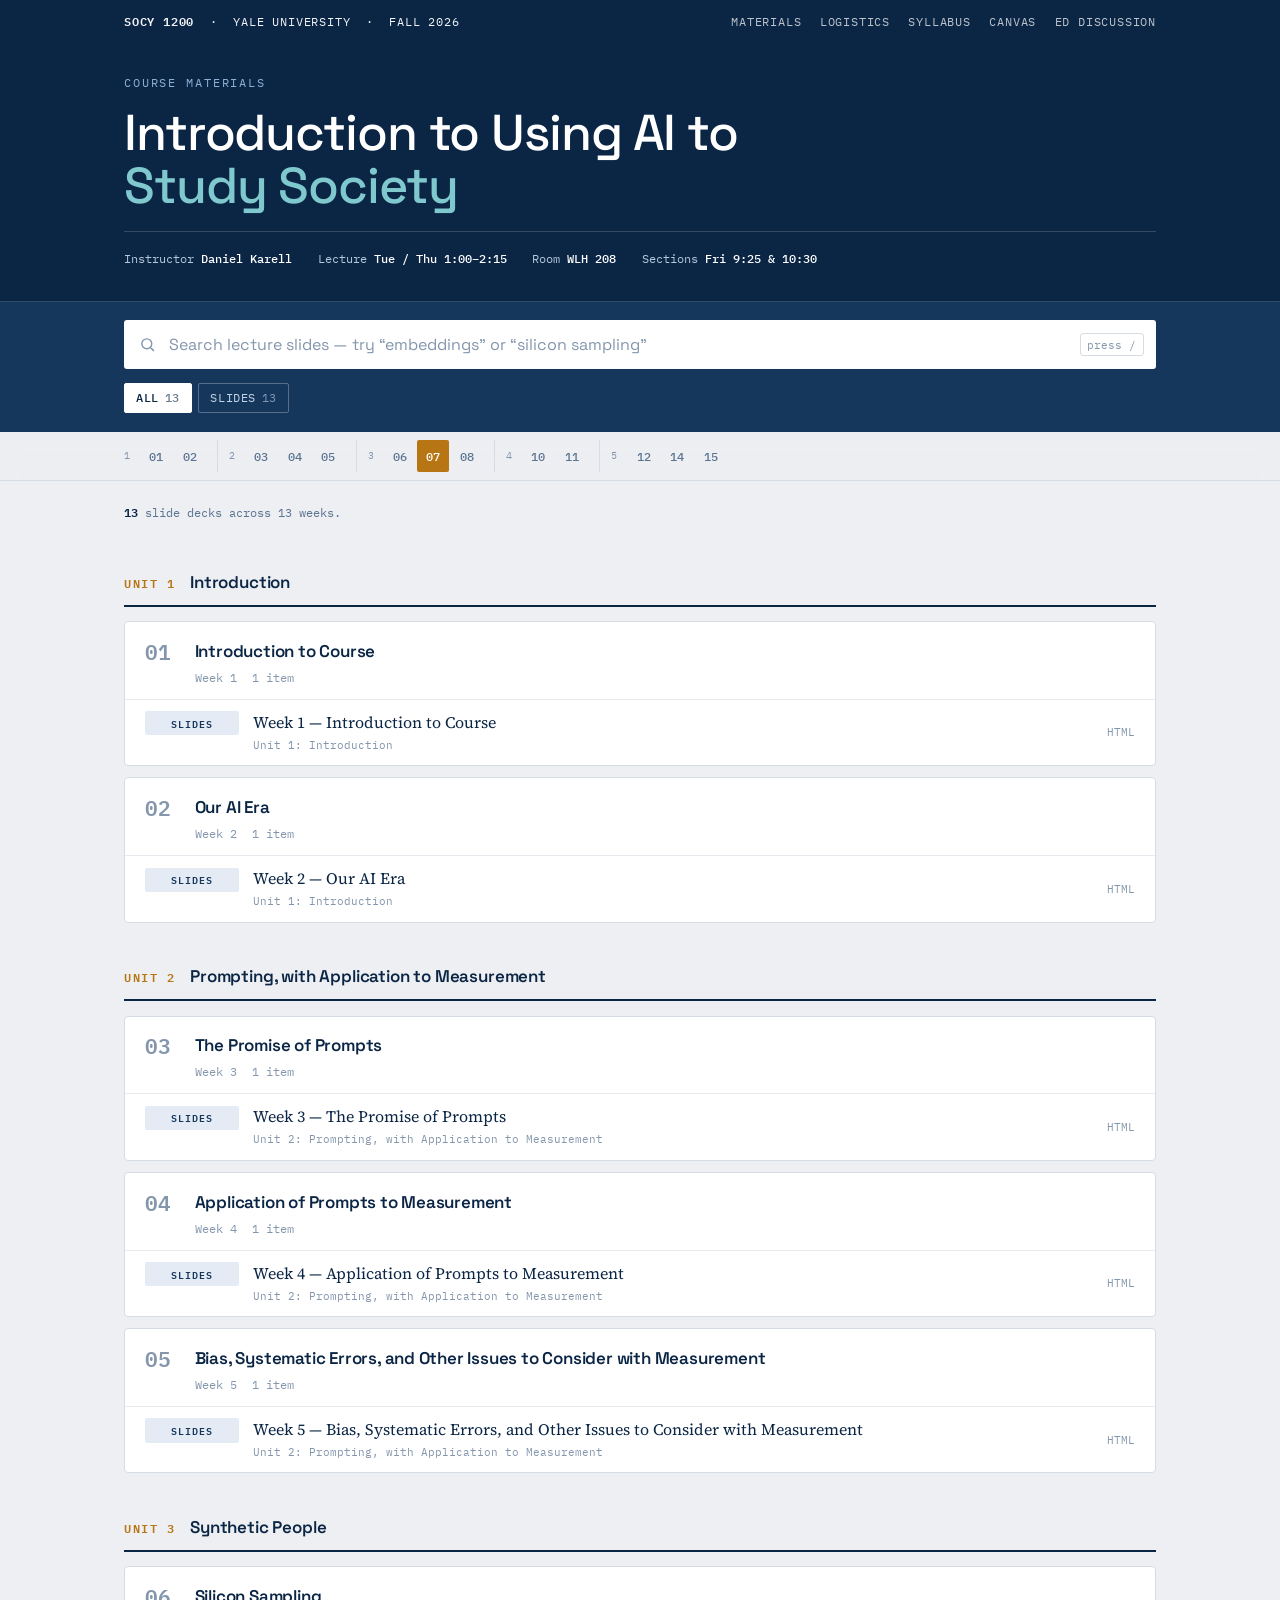
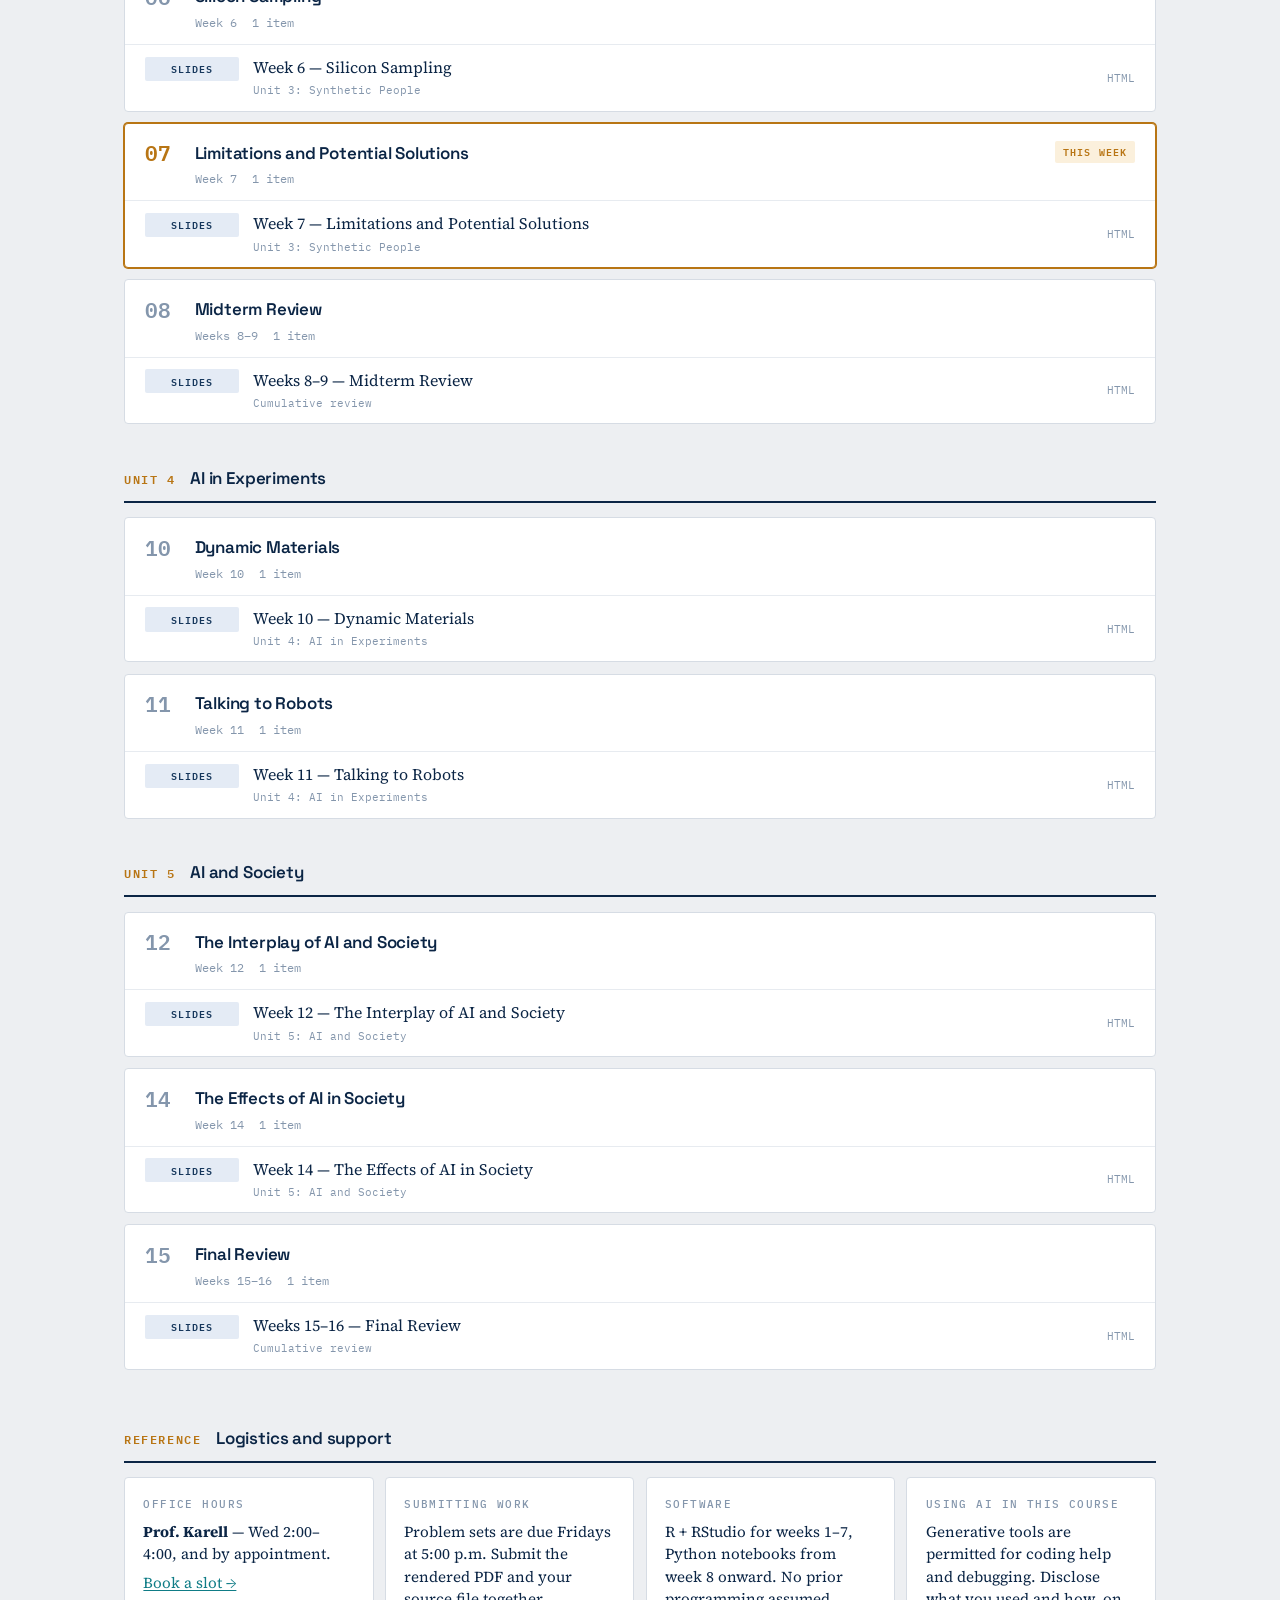
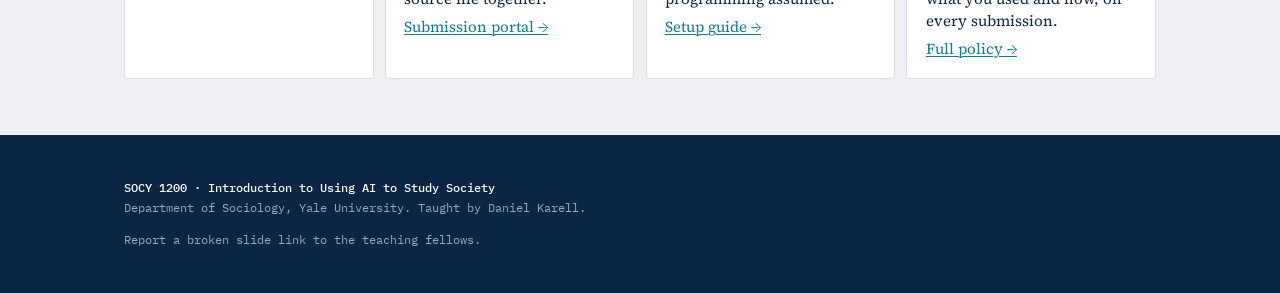
==== index.html @ bda25008 "Initial commit" ====
<!DOCTYPE html>
<html lang="en">
<head>
<meta charset="utf-8">
<meta name="viewport" content="width=device-width, initial-scale=1">
<title>SOCY 1200 · Materials · Introduction to Using AI to Study Society</title>
<meta name="description" content="Lecture slides for SOCY 1200: Introduction to Using AI to Study Society. Yale University, taught by Daniel Karell.">
<link rel="icon" href="data:image/svg+xml,%3Csvg xmlns='http://www.w3.org/2000/svg' viewBox='0 0 32 32'%3E%3Crect width='32' height='32' rx='4' fill='%230B2545'/%3E%3Ctext x='16' y='23' font-family='monospace' font-size='16' font-weight='700' fill='%23ffffff' text-anchor='middle'%3E12%3C/text%3E%3C/svg%3E">
<link rel="preconnect" href="https://fonts.googleapis.com">
<link rel="preconnect" href="https://fonts.gstatic.com" crossorigin>
<link href="https://fonts.googleapis.com/css2?family=Space+Grotesk:wght@400;500;600;700&family=IBM+Plex+Mono:wght@400;500;600&family=Source+Serif+4:ital,opsz,wght@0,8..60,400;0,8..60,600;1,8..60,400&display=swap" rel="stylesheet">
<style>
/* ============================================================
   SOCY 1200 — course materials index
   Design tokens
   ============================================================ */
:root{
  --ink:      #0B2545;
  --ink-2:    #16375C;
  --slate:    #5A7391;
  --slate-lt: #8496AC;
  --paper:    #EDEFF2;
  --card:     #FFFFFF;
  --line:     #D6DCE4;
  --line-soft:#E7EBF0;
  --amber:    #B87514;
  --amber-bg: #FBF0DC;
  --teal:     #0F7C86;
  --teal-bg:  #E0F0F1;

  --f-display: "Space Grotesk", system-ui, sans-serif;
  --f-body:    "Source Serif 4", Georgia, serif;
  --f-mono:    "IBM Plex Mono", ui-monospace, monospace;

  --gut: clamp(1.15rem, 4vw, 2.75rem);
  --maxw: 1120px;
}

*,*::before,*::after{ box-sizing:border-box; }
html{ -webkit-text-size-adjust:100%; scroll-behavior:smooth; }
@media (prefers-reduced-motion: reduce){
  html{ scroll-behavior:auto; }
  *{ animation-duration:.01ms !important; transition-duration:.01ms !important; }
}
body{
  margin:0;
  background:var(--paper);
  color:var(--ink);
  font-family:var(--f-display);
  font-size:16px;
  line-height:1.5;
  -webkit-font-smoothing:antialiased;
}
a{ color:inherit; }
:focus-visible{
  outline:2.5px solid var(--amber);
  outline-offset:2px;
  border-radius:2px;
}
.wrap{ max-width:var(--maxw); margin:0 auto; padding-inline:var(--gut); }
.skip{
  position:absolute; left:-9999px; top:0; background:var(--ink); color:#fff;
  padding:.65rem 1rem; z-index:100; font-size:.85rem;
}
.skip:focus{ left:.5rem; top:.5rem; }

/* ---------- top identity bar ---------- */
.topbar{
  background:var(--ink);
  color:#fff;
  font-family:var(--f-mono);
  font-size:.72rem;
  letter-spacing:.07em;
  text-transform:uppercase;
}
.topbar .wrap{
  display:flex; flex-wrap:wrap; gap:.5rem 1.5rem;
  align-items:center; justify-content:space-between;
  min-height:44px; padding-block:.55rem;
}
.topbar-id{ color:#fff; opacity:.95; }
.topbar-id b{ font-weight:600; }
.topbar-nav{ display:flex; gap:1.15rem; flex-wrap:wrap; }
.topbar-nav a{
  text-decoration:none; opacity:.72; padding-block:.1rem;
  border-bottom:1px solid transparent; transition:opacity .15s, border-color .15s;
}
.topbar-nav a:hover{ opacity:1; border-bottom-color:rgba(255,255,255,.55); }

/* ---------- masthead ---------- */
.masthead{ background:var(--ink); color:#fff; padding-bottom:2.1rem; }
.masthead .wrap{ padding-top:1.9rem; }
.eyebrow{
  font-family:var(--f-mono); font-size:.73rem; letter-spacing:.16em;
  text-transform:uppercase; color:#8FB0D6; margin:0 0 .85rem;
}
.masthead h1{
  font-family:var(--f-display);
  font-weight:500;
  font-size:clamp(1.85rem, 5.2vw, 3.15rem);
  line-height:1.06;
  letter-spacing:-.022em;
  margin:0 0 1.15rem;
  max-width:20ch;
}
.masthead h1 em{
  font-style:normal;
  color:#7FC8CE;
}
.meta-row{
  display:flex; flex-wrap:wrap; gap:.4rem 1.6rem;
  font-family:var(--f-mono); font-size:.78rem; color:#B6C8DD;
  padding-top:1.05rem; border-top:1px solid rgba(255,255,255,.16);
}
.meta-row span b{ color:#fff; font-weight:500; }

/* ---------- finder (search + type filters) ---------- */
.finder{
  background:var(--ink-2);
  border-top:1px solid rgba(255,255,255,.1);
  padding-block:1.15rem 1.2rem;
}
.finder-inner{ display:flex; flex-direction:column; gap:.85rem; }
.search-shell{ position:relative; display:flex; align-items:center; }
.search-shell svg{
  position:absolute; left:.95rem; width:17px; height:17px;
  stroke:var(--slate-lt); fill:none; stroke-width:2; pointer-events:none;
}
#search{
  width:100%;
  font-family:var(--f-display); font-size:1rem; font-weight:400;
  color:var(--ink);
  background:#fff;
  border:1px solid transparent;
  border-radius:3px;
  padding:.82rem 4.5rem .82rem 2.75rem;
}
#search::placeholder{ color:var(--slate-lt); }
#search:focus{ outline:2.5px solid var(--amber); outline-offset:0; }
.kbd-hint{
  position:absolute; right:.75rem;
  font-family:var(--f-mono); font-size:.68rem; color:var(--slate-lt);
  border:1px solid var(--line); border-radius:3px; padding:.15rem .42rem;
  pointer-events:none;
}
.chips{ display:flex; flex-wrap:wrap; gap:.4rem; }
.chip{
  font-family:var(--f-mono); font-size:.72rem; letter-spacing:.05em;
  text-transform:uppercase;
  color:#C3D4E7; background:transparent;
  border:1px solid rgba(255,255,255,.28);
  border-radius:2px; padding:.4rem .7rem;
  cursor:pointer; transition:background .15s, color .15s, border-color .15s;
}
.chip:hover{ border-color:rgba(255,255,255,.6); color:#fff; }
.chip[aria-pressed="true"]{
  background:#fff; color:var(--ink); border-color:#fff; font-weight:500;
}
.chip .ct{ opacity:.6; margin-left:.35rem; }

/* ---------- sticky week rail ---------- */
.rail{
  position:sticky; top:0; z-index:20;
  background:rgba(237,239,242,.94);
  backdrop-filter:blur(8px);
  border-bottom:1px solid var(--line);
}
.rail-inner{
  display:flex; align-items:stretch; gap:0;
  overflow-x:auto; scrollbar-width:thin;
  padding-block:.5rem;
}
.rail-inner::-webkit-scrollbar{ height:4px; }
.rail-inner::-webkit-scrollbar-thumb{ background:var(--line); border-radius:4px; }
.rail-unit{
  display:flex; align-items:center; gap:.1rem;
  padding-right:.7rem; margin-right:.7rem;
  border-right:1px solid var(--line);
  flex:0 0 auto;
}
.rail-unit:last-child{ border-right:0; margin-right:0; }
.rail-label{
  font-family:var(--f-mono); font-size:.63rem; letter-spacing:.13em;
  text-transform:uppercase; color:var(--slate-lt);
  writing-mode:horizontal-tb; padding-right:.45rem; white-space:nowrap;
}
.rail-chip{
  font-family:var(--f-mono); font-size:.78rem; font-weight:500;
  color:var(--slate); text-decoration:none;
  min-width:2rem; height:2rem;
  display:grid; place-items:center;
  border-radius:2px;
  transition:background .14s, color .14s;
}
.rail-chip:hover{ background:var(--ink); color:#fff; }
.rail-chip.is-now{ background:var(--amber); color:#fff; }
.rail-chip.is-empty{ opacity:.3; }

/* ---------- results status ---------- */
.status{
  font-family:var(--f-mono); font-size:.75rem; color:var(--slate);
  padding-block:1.4rem .35rem;
  display:flex; flex-wrap:wrap; align-items:center; gap:.9rem;
}
.status b{ color:var(--ink); font-weight:600; }
.reset{
  font-family:var(--f-mono); font-size:.72rem; text-transform:uppercase;
  letter-spacing:.06em; color:var(--teal); background:none; border:0;
  padding:.15rem 0; cursor:pointer; border-bottom:1px solid var(--teal);
}
.reset[hidden]{ display:none; }

/* ---------- unit heading ---------- */
.unit-head{
  display:flex; align-items:baseline; gap:.9rem;
  margin:2.6rem 0 .9rem;
  padding-bottom:.6rem;
  border-bottom:2px solid var(--ink);
}
.unit-head .u-tag{
  font-family:var(--f-mono); font-size:.72rem; letter-spacing:.14em;
  text-transform:uppercase; color:var(--amber); font-weight:600;
}
.unit-head h2{
  font-family:var(--f-display); font-weight:600; font-size:1.06rem;
  letter-spacing:-.01em; margin:0; color:var(--ink);
}
.unit-head .u-note{
  font-family:var(--f-mono); font-size:.7rem; color:var(--slate-lt);
  margin-left:auto; white-space:nowrap;
}

/* ---------- week block ---------- */
.week{
  background:var(--card);
  border:1px solid var(--line);
  border-radius:4px;
  margin-bottom:.7rem;
  scroll-margin-top:4.5rem;
  overflow:hidden;
}
.week.is-now{ border-color:var(--amber); box-shadow:0 0 0 1px var(--amber); }
.week-head{
  display:flex; align-items:flex-start; gap:1rem;
  padding:1.05rem 1.25rem .8rem;
  border-bottom:1px solid var(--line-soft);
}
.wk-num{
  font-family:var(--f-mono); font-size:1.32rem; font-weight:600;
  color:var(--slate-lt); line-height:1; padding-top:.12rem;
  min-width:2.1rem; font-variant-numeric:tabular-nums;
}
.week.is-now .wk-num{ color:var(--amber); }
.wk-copy{ flex:1 1 auto; min-width:0; }
.wk-copy h3{
  font-family:var(--f-display); font-weight:600; font-size:1.06rem;
  letter-spacing:-.012em; margin:0 0 .28rem; color:var(--ink);
}
.wk-dates{
  font-family:var(--f-mono); font-size:.72rem; color:var(--slate-lt);
  display:flex; flex-wrap:wrap; gap:.35rem .95rem;
}
.now-flag{
  font-family:var(--f-mono); font-size:.63rem; letter-spacing:.11em;
  text-transform:uppercase; font-weight:600;
  background:var(--amber-bg); color:var(--amber);
  padding:.24rem .5rem; border-radius:2px; white-space:nowrap;
}

/* ---------- material rows ---------- */
.mats{ list-style:none; margin:0; padding:0; }
.mat{ border-bottom:1px solid var(--line-soft); }
.mat:last-child{ border-bottom:0; }
.mat a{
  display:flex; align-items:baseline; gap:.85rem;
  padding:.72rem 1.25rem;
  text-decoration:none;
  transition:background .13s;
}
.mat a:hover{ background:#F4F7FA; }
.mat a:hover .mat-label{ color:var(--teal); }
.type{
  font-family:var(--f-mono); font-size:.63rem; font-weight:600;
  letter-spacing:.1em; text-transform:uppercase;
  padding:.28rem .5rem; border-radius:2px; white-space:nowrap;
  min-width:5.9rem; text-align:center; flex:0 0 auto;
}
.type-slides{ background:#E4EBF5; color:var(--ink-2); }
.type-reading{ background:#F1EEE8; color:#6B5B3E; }
.type-assignment{ background:var(--amber-bg); color:var(--amber); }
.type-data{ background:var(--teal-bg); color:var(--teal); }
.type-code{ background:#EAE6F3; color:#584A7A; }
.mat-body{ flex:1 1 auto; min-width:0; }
.mat-label{
  font-family:var(--f-body); font-size:1rem; line-height:1.35;
  color:var(--ink); display:block; transition:color .13s;
}
.mat-label i{ font-style:italic; }
.mat-sub{
  font-family:var(--f-mono); font-size:.7rem; color:var(--slate-lt);
  display:block; margin-top:.22rem;
}
.mat-ext{
  font-family:var(--f-mono); font-size:.68rem; color:var(--slate-lt);
  flex:0 0 auto; align-self:center;
}

mark{ background:#FDECC4; color:inherit; padding:0 .08em; border-radius:1px; }

/* ---------- empty state ---------- */
.empty{
  background:var(--card); border:1px dashed var(--line);
  border-radius:4px; padding:2.6rem 1.5rem; text-align:center;
  margin-top:1.5rem;
}
.empty p{ font-family:var(--f-body); font-size:1.02rem; color:var(--slate); margin:0 0 1rem; }
.empty button{
  font-family:var(--f-mono); font-size:.75rem; text-transform:uppercase;
  letter-spacing:.07em; background:var(--ink); color:#fff; border:0;
  padding:.6rem 1.1rem; border-radius:2px; cursor:pointer;
}
.empty[hidden]{ display:none; }

/* ---------- logistics ---------- */
.logistics{ margin-top:3.5rem; }
.log-grid{
  display:grid; gap:.7rem;
  grid-template-columns:repeat(auto-fit, minmax(230px, 1fr));
}
.log-card{
  background:var(--card); border:1px solid var(--line);
  border-radius:4px; padding:1.1rem 1.15rem;
}
.log-card h4{
  font-family:var(--f-mono); font-size:.68rem; letter-spacing:.13em;
  text-transform:uppercase; color:var(--slate-lt);
  margin:0 0 .6rem; font-weight:500;
}
.log-card p{ font-family:var(--f-body); font-size:.95rem; margin:0 0 .4rem; line-height:1.45; }
.log-card p:last-child{ margin-bottom:0; }
.log-card a{ color:var(--teal); text-decoration-thickness:1px; text-underline-offset:2px; }

/* ---------- footer ---------- */
footer{
  margin-top:3.5rem; background:var(--ink); color:#93AAC6;
  font-family:var(--f-mono); font-size:.73rem; line-height:1.7;
}
footer .wrap{ padding-block:2rem; }
footer b{ color:#fff; font-weight:500; }
footer a{ color:#93AAC6; }

@media (max-width:620px){
  .mat a{ flex-wrap:wrap; gap:.45rem .7rem; }
  .type{ min-width:0; }
  .mat-ext{ width:100%; }
  .kbd-hint{ display:none; }
  #search{ padding-right:1rem; }
  .unit-head{ flex-wrap:wrap; }
  .unit-head .u-note{ margin-left:0; width:100%; }
}
</style>
</head>
<body>
<a class="skip" href="#materials">Skip to materials</a>

<div class="topbar">
  <div class="wrap">
    <div class="topbar-id"><b>SOCY 1200</b> &nbsp;·&nbsp; Yale University &nbsp;·&nbsp; Fall 2026</div>
    <nav class="topbar-nav" aria-label="Course links">
      <a href="#materials">Materials</a>
      <a href="#logistics">Logistics</a>
      <a href="#" data-placeholder>Syllabus</a>
      <a href="#" data-placeholder>Canvas</a>
      <a href="#" data-placeholder>Ed Discussion</a>
    </nav>
  </div>
</div>

<header class="masthead">
  <div class="wrap">
    <p class="eyebrow">Course materials</p>
    <h1>Introduction to Using AI to <em>Study Society</em></h1>
    <div class="meta-row">
      <span>Instructor <b>Daniel Karell</b></span>
      <span>Lecture <b>Tue / Thu 1:00–2:15</b></span>
      <span>Room <b>WLH 208</b></span>
      <span>Sections <b>Fri 9:25 &amp; 10:30</b></span>
    </div>
  </div>
</header>

<div class="finder">
  <div class="wrap finder-inner">
    <div class="search-shell">
      <svg viewBox="0 0 24 24" aria-hidden="true"><circle cx="11" cy="11" r="7"/><path d="M16.5 16.5L21 21"/></svg>
      <label for="search" class="skip">Search course materials</label>
      <input id="search" type="search" autocomplete="off" spellcheck="false"
             placeholder="Search lecture slides — try “embeddings” or “silicon sampling”">
      <span class="kbd-hint">press /</span>
    </div>
    <div class="chips" id="chips" role="group" aria-label="Filter by material type"></div>
  </div>
</div>

<nav class="rail" aria-label="Jump to week">
  <div class="wrap"><div class="rail-inner" id="rail"></div></div>
</nav>

<main id="materials" class="wrap">
  <div class="status">
    <span id="status-text">Showing all materials.</span>
    <button class="reset" id="reset" hidden>Clear filters</button>
  </div>

  <div id="list"></div>

  <div class="empty" id="empty" hidden>
    <p>Nothing matches that search yet. Try a broader term, or browse the full semester.</p>
    <button id="empty-reset">Show all materials</button>
  </div>

  <section class="logistics" id="logistics">
    <div class="unit-head">
      <span class="u-tag">Reference</span>
      <h2>Logistics and support</h2>
    </div>
    <div class="log-grid">
      <div class="log-card">
        <h4>Office hours</h4>
        <p><b>Prof. Karell</b> — Wed 2:00–4:00, and by appointment.</p>
        <p><a href="#" data-placeholder>Book a slot →</a></p>
      </div>
      <div class="log-card">
        <h4>Submitting work</h4>
        <p>Problem sets are due Fridays at 5:00 p.m. Submit the rendered PDF and your source file together.</p>
        <p><a href="#" data-placeholder>Submission portal →</a></p>
      </div>
      <div class="log-card">
        <h4>Software</h4>
        <p>R + RStudio for weeks 1–7, Python notebooks from week 8 onward. No prior programming assumed.</p>
        <p><a href="#" data-placeholder>Setup guide →</a></p>
      </div>
      <div class="log-card">
        <h4>Using AI in this course</h4>
        <p>Generative tools are permitted for coding help and debugging. Disclose what you used and how, on every submission.</p>
        <p><a href="#" data-placeholder>Full policy →</a></p>
      </div>
    </div>
  </section>
</main>

<footer>
  <div class="wrap">
    <p><b>SOCY 1200 · Introduction to Using AI to Study Society</b><br>
    Department of Sociology, Yale University. Taught by Daniel Karell.</p>
    <p>Report a broken slide link to the teaching fellows.</p>
  </div>
</footer>

<script>
/* ============================================================
   EDIT HERE. Everything on the page renders from these two values.
   CURRENT_WEEK highlights the week students are in right now.
   Set it to 0 before the term starts.
   ============================================================ */
const CURRENT_WEEK = 7;

const UNITS = [
  {
    id: "1", name: "Introduction", note: "",
    weeks: [
      { n:1, dates:"Week 1", title:"Introduction to Course", materials:[
        {type:"slides", label:"Week 1 — Introduction to Course", sub:"Unit 1: Introduction", ext:"HTML", url:"slides/week1_v3.html"},
      ]},
      { n:2, dates:"Week 2", title:"Our AI Era", materials:[
        {type:"slides", label:"Week 2 — Our AI Era", sub:"Unit 1: Introduction", ext:"HTML", url:"slides/week2_v3.html"},
      ]},
    ]
  },
  {
    id: "2", name: "Prompting, with Application to Measurement", note: "",
    weeks: [
      { n:3, dates:"Week 3", title:"The Promise of Prompts", materials:[
        {type:"slides", label:"Week 3 — The Promise of Prompts", sub:"Unit 2: Prompting, with Application to Measurement", ext:"HTML", url:"slides/week3_v3.html"},
      ]},
      { n:4, dates:"Week 4", title:"Application of Prompts to Measurement", materials:[
        {type:"slides", label:"Week 4 — Application of Prompts to Measurement", sub:"Unit 2: Prompting, with Application to Measurement", ext:"HTML", url:"slides/week4_v3.html"},
      ]},
      { n:5, dates:"Week 5", title:"Bias, Systematic Errors, and Other Issues to Consider with Measurement", materials:[
        {type:"slides", label:"Week 5 — Bias, Systematic Errors, and Other Issues to Consider with Measurement", sub:"Unit 2: Prompting, with Application to Measurement", ext:"HTML", url:"slides/week5_v3.html"},
      ]},
    ]
  },
  {
    id: "3", name: "Synthetic People", note: "",
    weeks: [
      { n:6, dates:"Week 6", title:"Silicon Sampling", materials:[
        {type:"slides", label:"Week 6 — Silicon Sampling", sub:"Unit 3: Synthetic People", ext:"HTML", url:"slides/week6_v3.html"},
      ]},
      { n:7, dates:"Week 7", title:"Limitations and Potential Solutions", materials:[
        {type:"slides", label:"Week 7 — Limitations and Potential Solutions", sub:"Unit 3: Synthetic People", ext:"HTML", url:"slides/week7_v3.html"},
      ]},
      { n:8, dates:"Weeks 8–9", title:"Midterm Review", materials:[
        {type:"slides", label:"Weeks 8–9 — Midterm Review", sub:"Cumulative review", ext:"HTML", url:"slides/week8+9_v3.html"},
      ]},
    ]
  },
  {
    id: "4", name: "AI in Experiments", note: "",
    weeks: [
      { n:10, dates:"Week 10", title:"Dynamic Materials", materials:[
        {type:"slides", label:"Week 10 — Dynamic Materials", sub:"Unit 4: AI in Experiments", ext:"HTML", url:"slides/week10_v3.html"},
      ]},
      { n:11, dates:"Week 11", title:"Talking to Robots", materials:[
        {type:"slides", label:"Week 11 — Talking to Robots", sub:"Unit 4: AI in Experiments", ext:"HTML", url:"slides/week11_v3.html"},
      ]},
    ]
  },
  {
    id: "5", name: "AI and Society", note: "",
    weeks: [
      { n:12, dates:"Week 12", title:"The Interplay of AI and Society", materials:[
        {type:"slides", label:"Week 12 — The Interplay of AI and Society", sub:"Unit 5: AI and Society", ext:"HTML", url:"slides/week12_v3.html"},
      ]},
      { n:14, dates:"Week 14", title:"The Effects of AI in Society", materials:[
        {type:"slides", label:"Week 14 — The Effects of AI in Society", sub:"Unit 5: AI and Society", ext:"HTML", url:"slides/week14_v3.html"},
      ]},
      { n:15, dates:"Weeks 15–16", title:"Final Review", materials:[
        {type:"slides", label:"Weeks 15–16 — Final Review", sub:"Cumulative review", ext:"HTML", url:"slides/week15+16_v3.html"},
      ]},
    ]
  },
];


/* ============================================================
   Rendering + filtering
   ============================================================ */
const TYPES = [
  {key:"all",    label:"All"},
  {key:"slides", label:"Slides"},
];

const $ = (s) => document.querySelector(s);
const list = $("#list"), railEl = $("#rail"), chipsEl = $("#chips");
const searchEl = $("#search"), statusEl = $("#status-text");
const emptyEl = $("#empty"), resetEl = $("#reset");

const ALL_WEEKS = UNITS.flatMap(u => u.weeks.map(w => ({...w, unit:u})));
const TOTAL = ALL_WEEKS.reduce((n,w) => n + w.materials.length, 0);

let activeType = "all";

const esc = (s) => s.replace(/[&<>"]/g, c => ({"&":"&amp;","<":"&lt;",">":"&gt;",'"':"&quot;"}[c]));

function highlight(text, q){
  const safe = esc(text);
  if(!q) return safe;
  const rx = new RegExp("(" + q.replace(/[.*+?^${}()|[\]\\]/g,"\\$&") + ")", "gi");
  return safe.replace(rx, "<mark>$1</mark>");
}

/* --- type filter chips --- */
function buildChips(){
  chipsEl.innerHTML = TYPES.map(t => {
    const n = TOTAL;
    return `<button class="chip" type="button" data-type="${t.key}"
             aria-pressed="${t.key === activeType}">${t.label}<span class="ct">${n}</span></button>`;
  }).join("");
}

/* --- semester rail --- */
function buildRail(){
  railEl.innerHTML = UNITS.map(u => `
    <div class="rail-unit">
      <span class="rail-label">${u.id}</span>
      ${u.weeks.map(w => `<a class="rail-chip ${w.n === CURRENT_WEEK ? "is-now" : ""}"
         href="#week-${w.n}" data-week="${w.n}"
         title="Week ${w.n} — ${esc(w.title)}">${String(w.n).padStart(2,"0")}</a>`).join("")}
    </div>`).join("");
}

/* --- main list --- */
function render(){
  const q = searchEl.value.trim().toLowerCase();
  let shown = 0;
  const visibleWeeks = new Set();
  let html = "";

  for(const unit of UNITS){
    let unitHtml = "";
    for(const w of unit.weeks){
      const mats = w.materials.filter(m => {
        if(!q) return true;
        return (m.label + " " + (m.sub || "") + " " + w.title + " " + unit.name).toLowerCase().includes(q);
      });
      if(!mats.length) continue;
      shown += mats.length;
      visibleWeeks.add(w.n);
      const now = w.n === CURRENT_WEEK;
      unitHtml += `
        <article class="week ${now ? "is-now" : ""}" id="week-${w.n}">
          <div class="week-head">
            <div class="wk-num">${String(w.n).padStart(2,"0")}</div>
            <div class="wk-copy">
              <h3>${highlight(w.title, q)}</h3>
              <div class="wk-dates"><span>${esc(w.dates)}</span><span>${mats.length} item${mats.length===1?"":"s"}</span></div>
            </div>
            ${now ? '<span class="now-flag">This week</span>' : ""}
          </div>
          <ul class="mats">
            ${mats.map(m => `
              <li class="mat">
                <a href="${m.url}"${m.url === "#" ? "" : ' target="_blank" rel="noopener"'}>
                  <span class="type type-${m.type}">${esc(m.type)}</span>
                  <span class="mat-body">
                    <span class="mat-label">${highlight(m.label, q)}</span>
                    ${m.sub ? `<span class="mat-sub">${highlight(m.sub, q)}</span>` : ""}
                  </span>
                  <span class="mat-ext">${esc(m.ext || "")}</span>
                </a>
              </li>`).join("")}
          </ul>
        </article>`;
    }
    if(unitHtml){
      html += `
        <div class="unit-head">
          <span class="u-tag">Unit ${unit.id}</span>
          <h2>${highlight(unit.name, q)}</h2>
          <span class="u-note">${esc(unit.note)}</span>
        </div>${unitHtml}`;
    }
  }

  list.innerHTML = html;
  emptyEl.hidden = shown > 0;

  const filtering = q || activeType !== "all";
  resetEl.hidden = !filtering;
  statusEl.innerHTML = filtering
    ? `Showing <b>${shown}</b> of ${TOTAL} materials.`
    : `<b>${TOTAL}</b> slide decks across ${ALL_WEEKS.length} weeks.`;

  document.querySelectorAll(".rail-chip").forEach(c => {
    c.classList.toggle("is-empty", !visibleWeeks.has(Number(c.dataset.week)));
  });
}

function resetAll(){
  searchEl.value = "";
  activeType = "all";
  buildChips();
  render();
  searchEl.focus();
}

chipsEl.addEventListener("click", e => {
  const btn = e.target.closest(".chip");
  if(!btn) return;
  activeType = btn.dataset.type;
  buildChips();
  render();
});

let t;
searchEl.addEventListener("input", () => { clearTimeout(t); t = setTimeout(render, 110); });
resetEl.addEventListener("click", resetAll);
$("#empty-reset").addEventListener("click", resetAll);

document.addEventListener("keydown", e => {
  if(e.key === "/" && document.activeElement !== searchEl){
    e.preventDefault(); searchEl.focus(); searchEl.select();
  }
  if(e.key === "Escape" && document.activeElement === searchEl) resetAll();
});

document.querySelectorAll("[data-placeholder]").forEach(a => {
  a.addEventListener("click", e => e.preventDefault());
});

buildChips();
buildRail();
render();
</script>
</body>
</html>
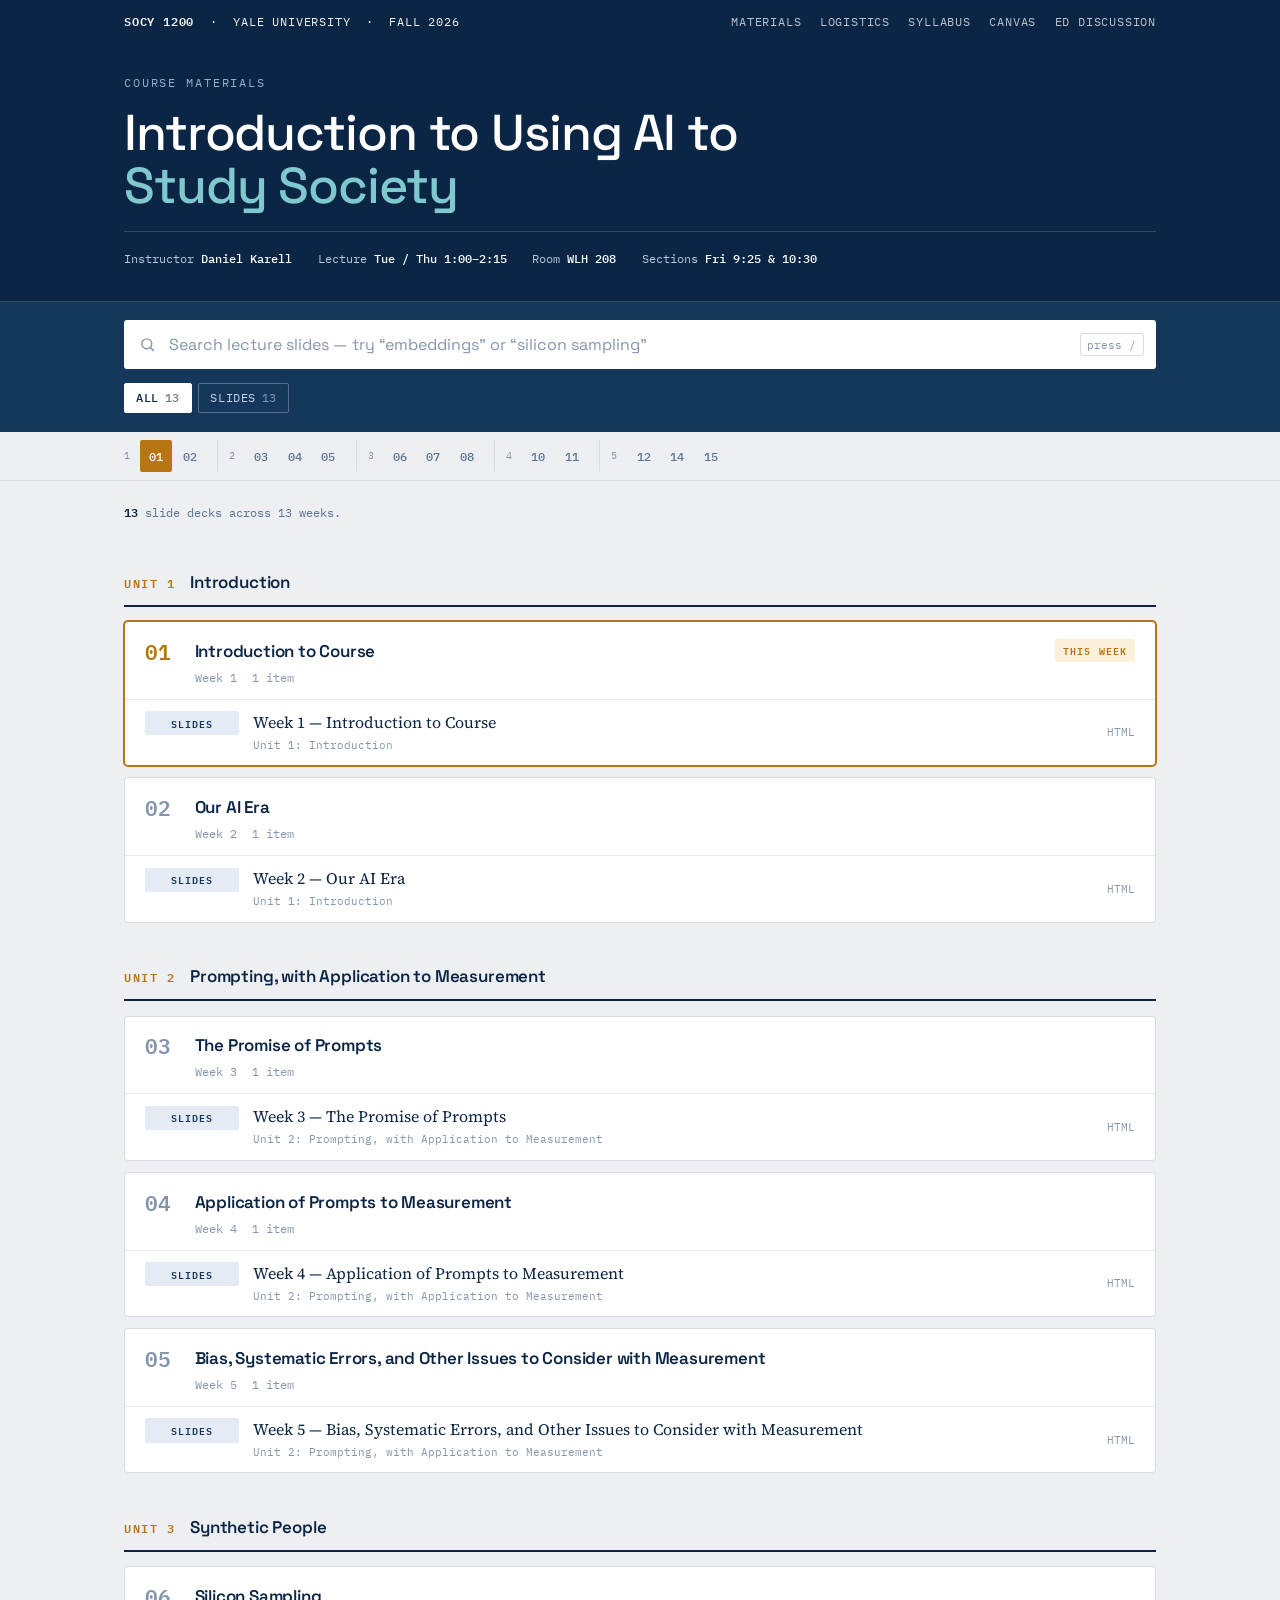
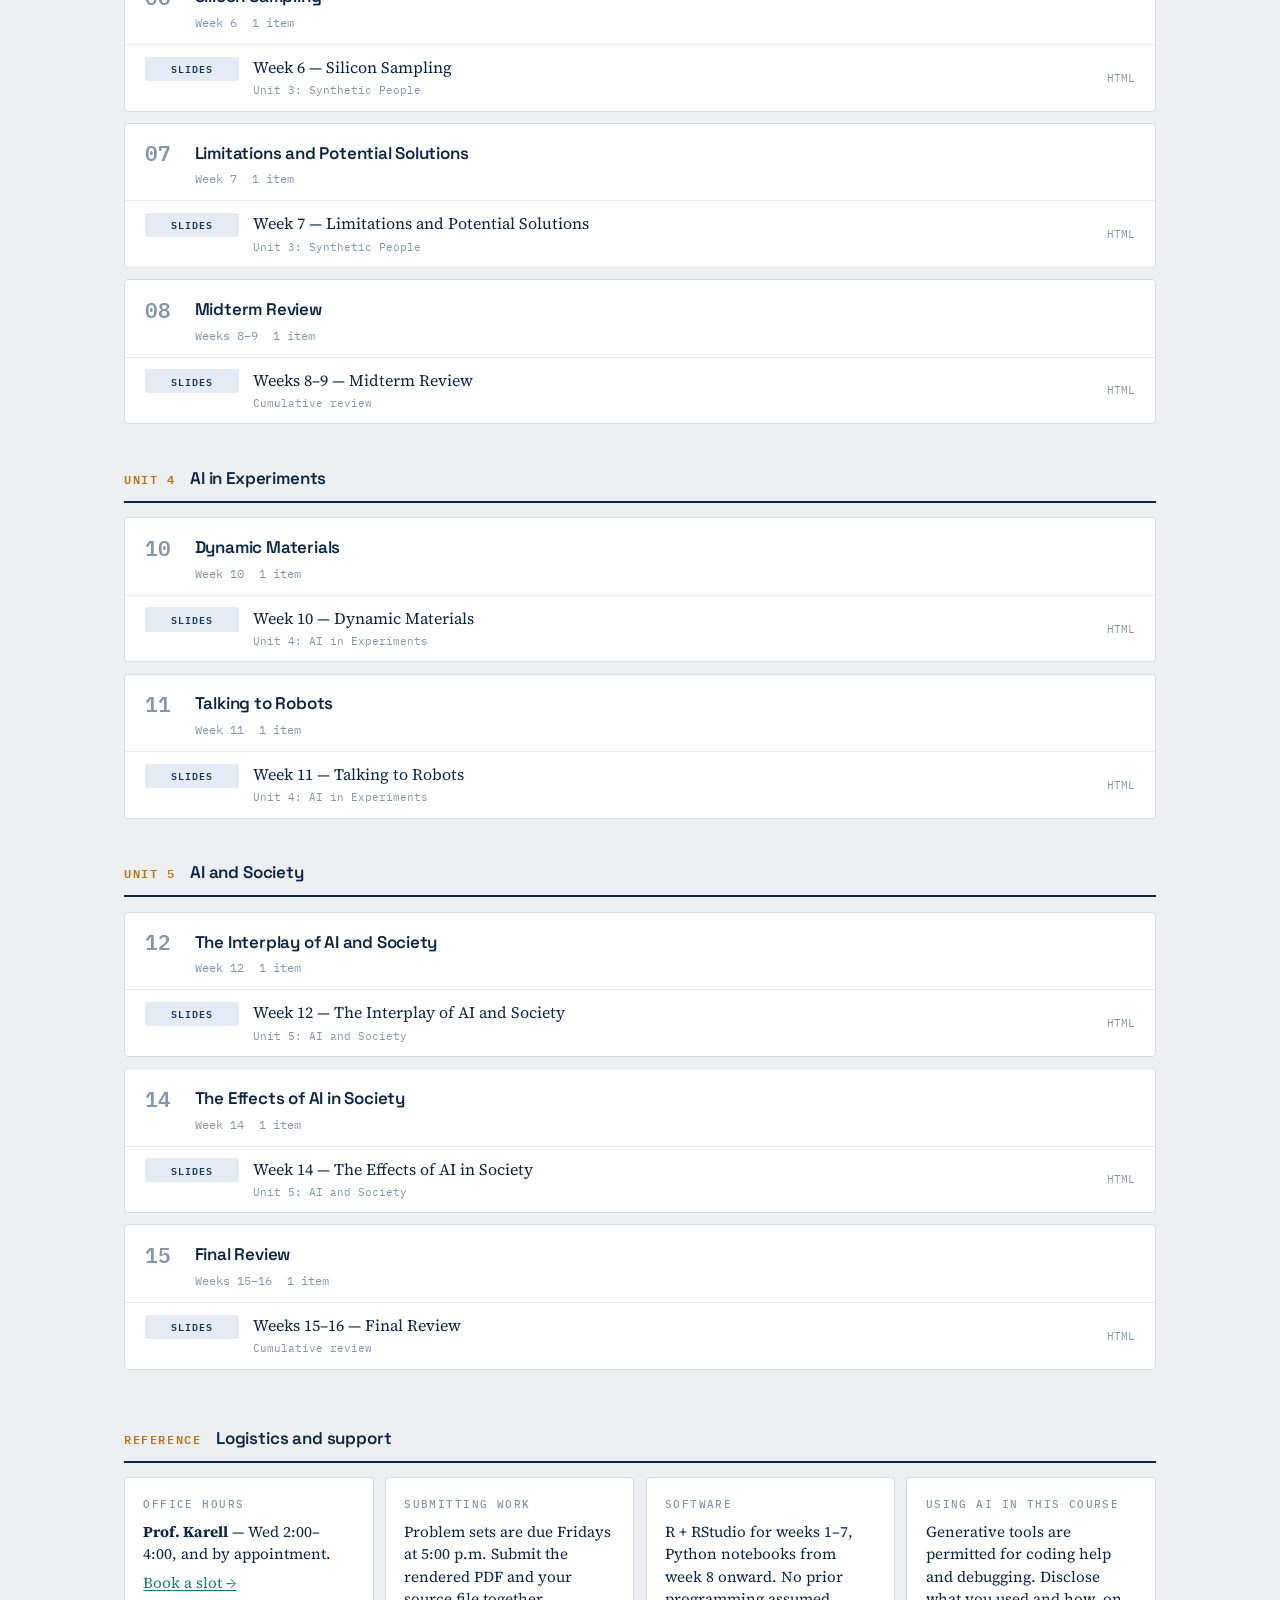
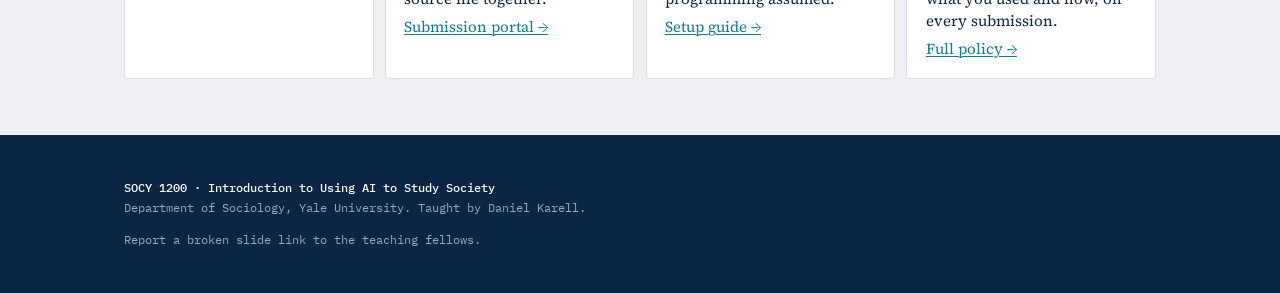
==== commit c14990ff: "current week update" ====
--- a/index.html
+++ b/index.html
@@ -463,7 +463,7 @@
    CURRENT_WEEK highlights the week students are in right now.
    Set it to 0 before the term starts.
    ============================================================ */
-const CURRENT_WEEK = 7;
+const CURRENT_WEEK = 1;
 
 const UNITS = [
   {
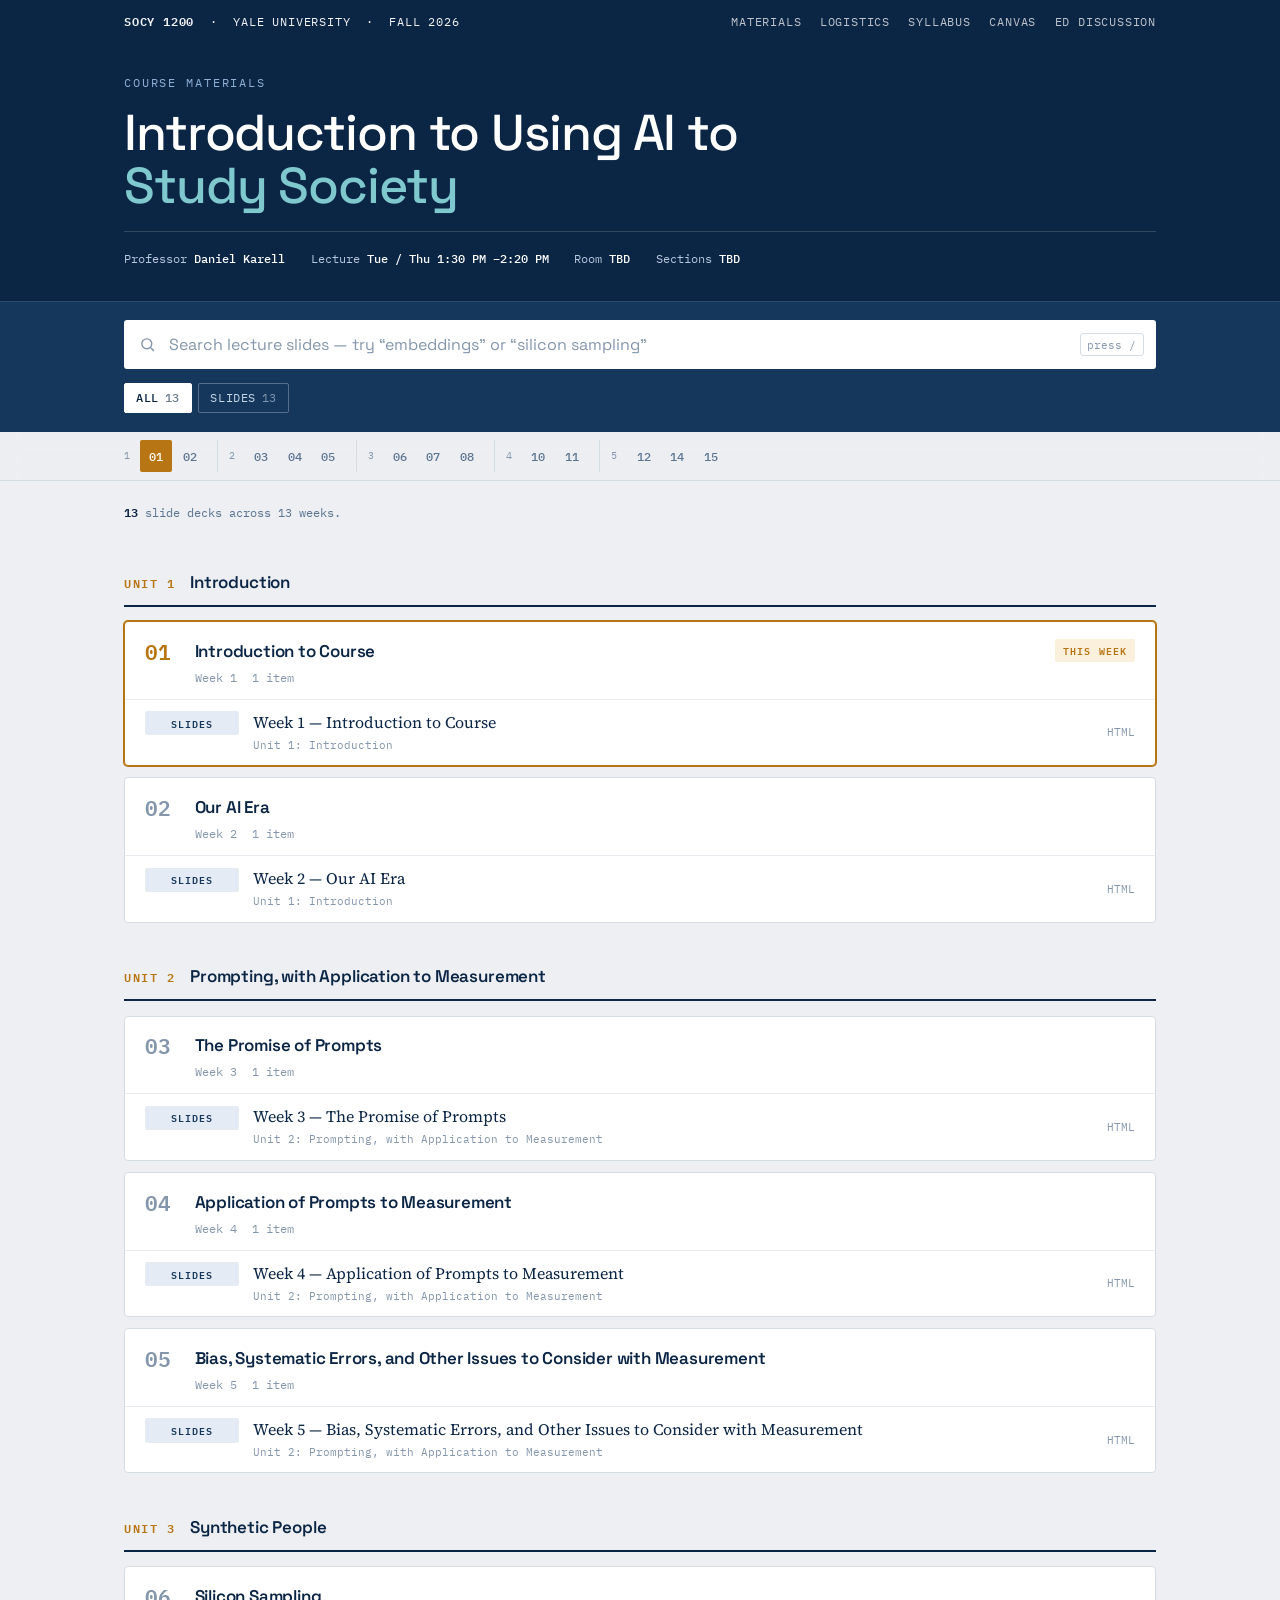
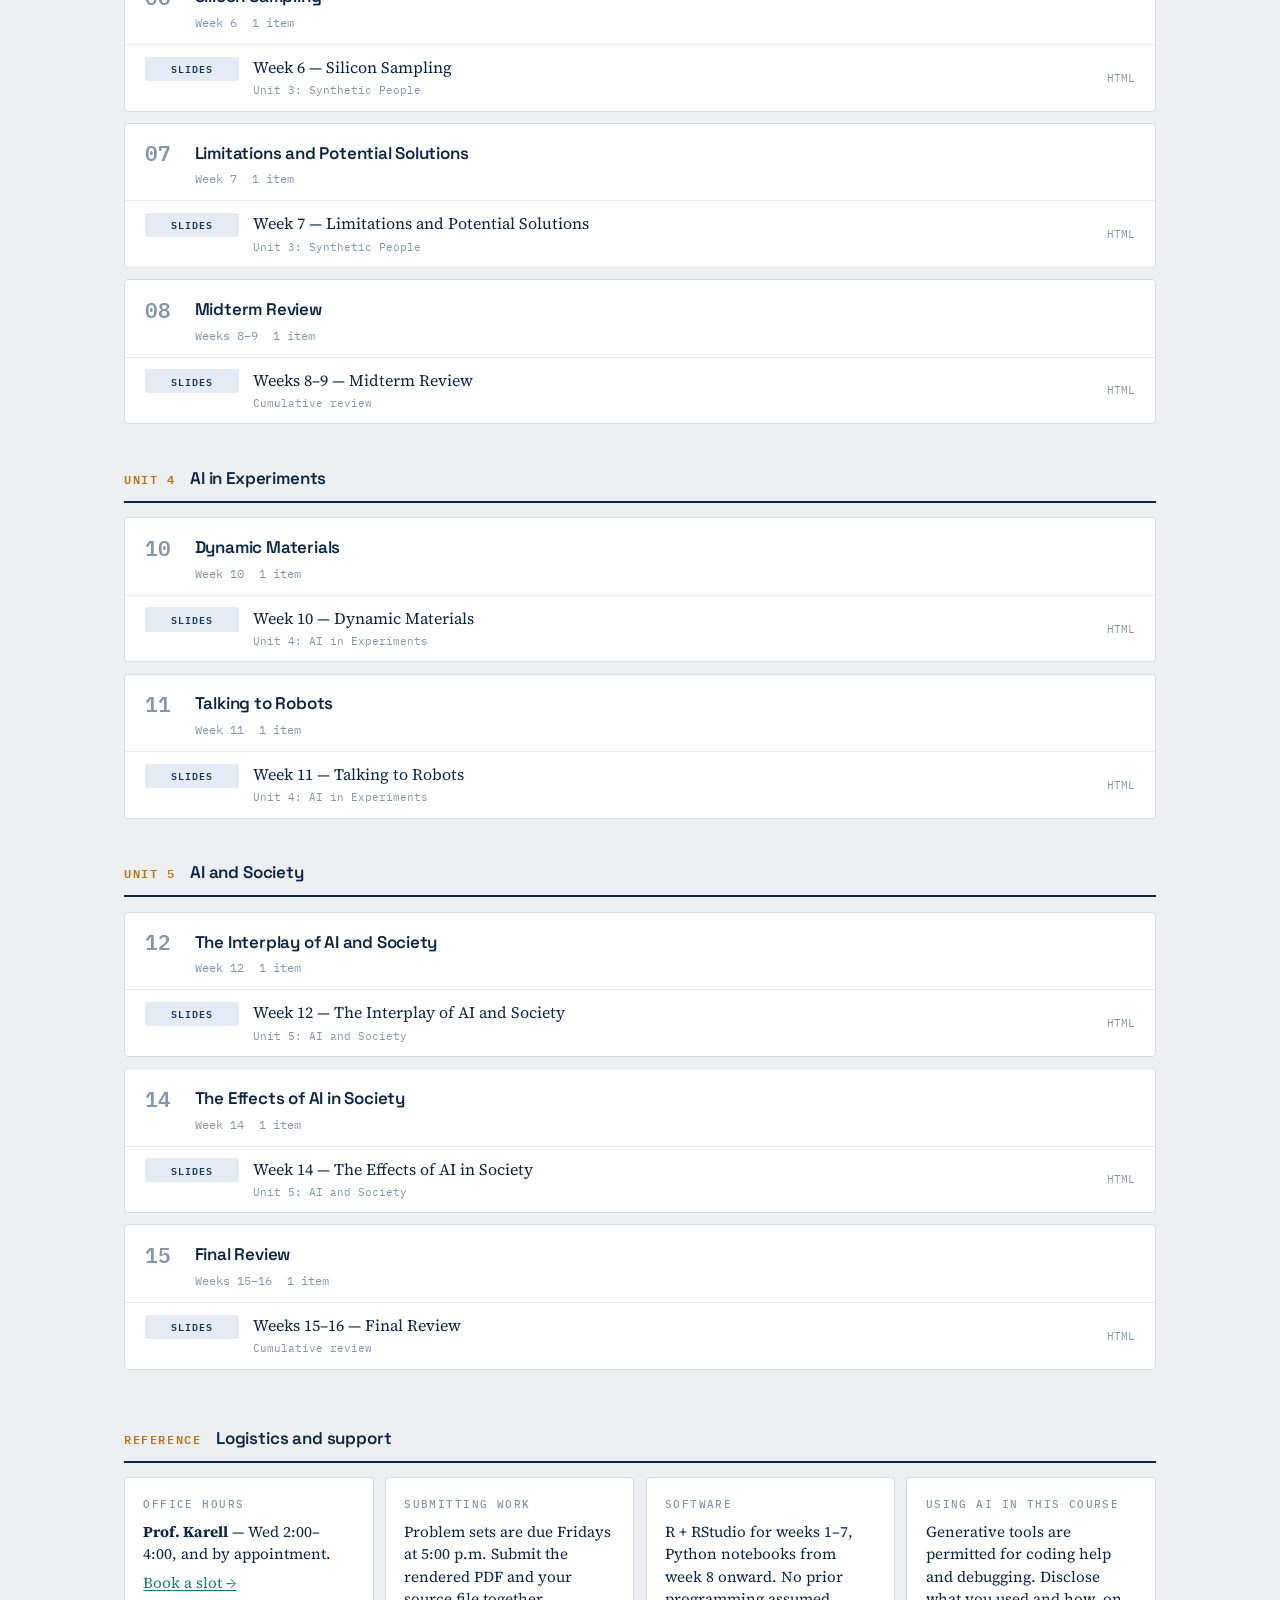
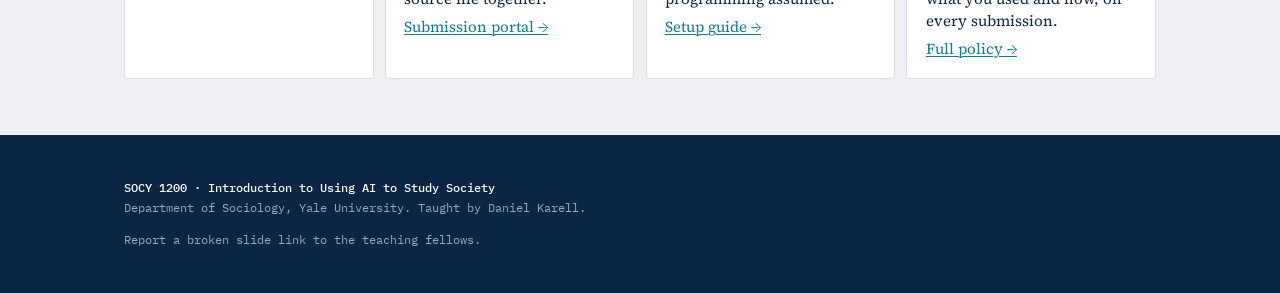
==== commit b91108de: "updated info" ====
--- a/index.html
+++ b/index.html
@@ -381,10 +381,10 @@
     <p class="eyebrow">Course materials</p>
     <h1>Introduction to Using AI to <em>Study Society</em></h1>
     <div class="meta-row">
-      <span>Instructor <b>Daniel Karell</b></span>
-      <span>Lecture <b>Tue / Thu 1:00–2:15</b></span>
-      <span>Room <b>WLH 208</b></span>
-      <span>Sections <b>Fri 9:25 &amp; 10:30</b></span>
+      <span>Professor <b>Daniel Karell</b></span>
+      <span>Lecture <b>Tue / Thu 1:30 PM –2:20 PM</b></span>
+      <span>Room <b>TBD</b></span>
+      <span>Sections <b>TBD</b></span>
     </div>
   </div>
 </header>
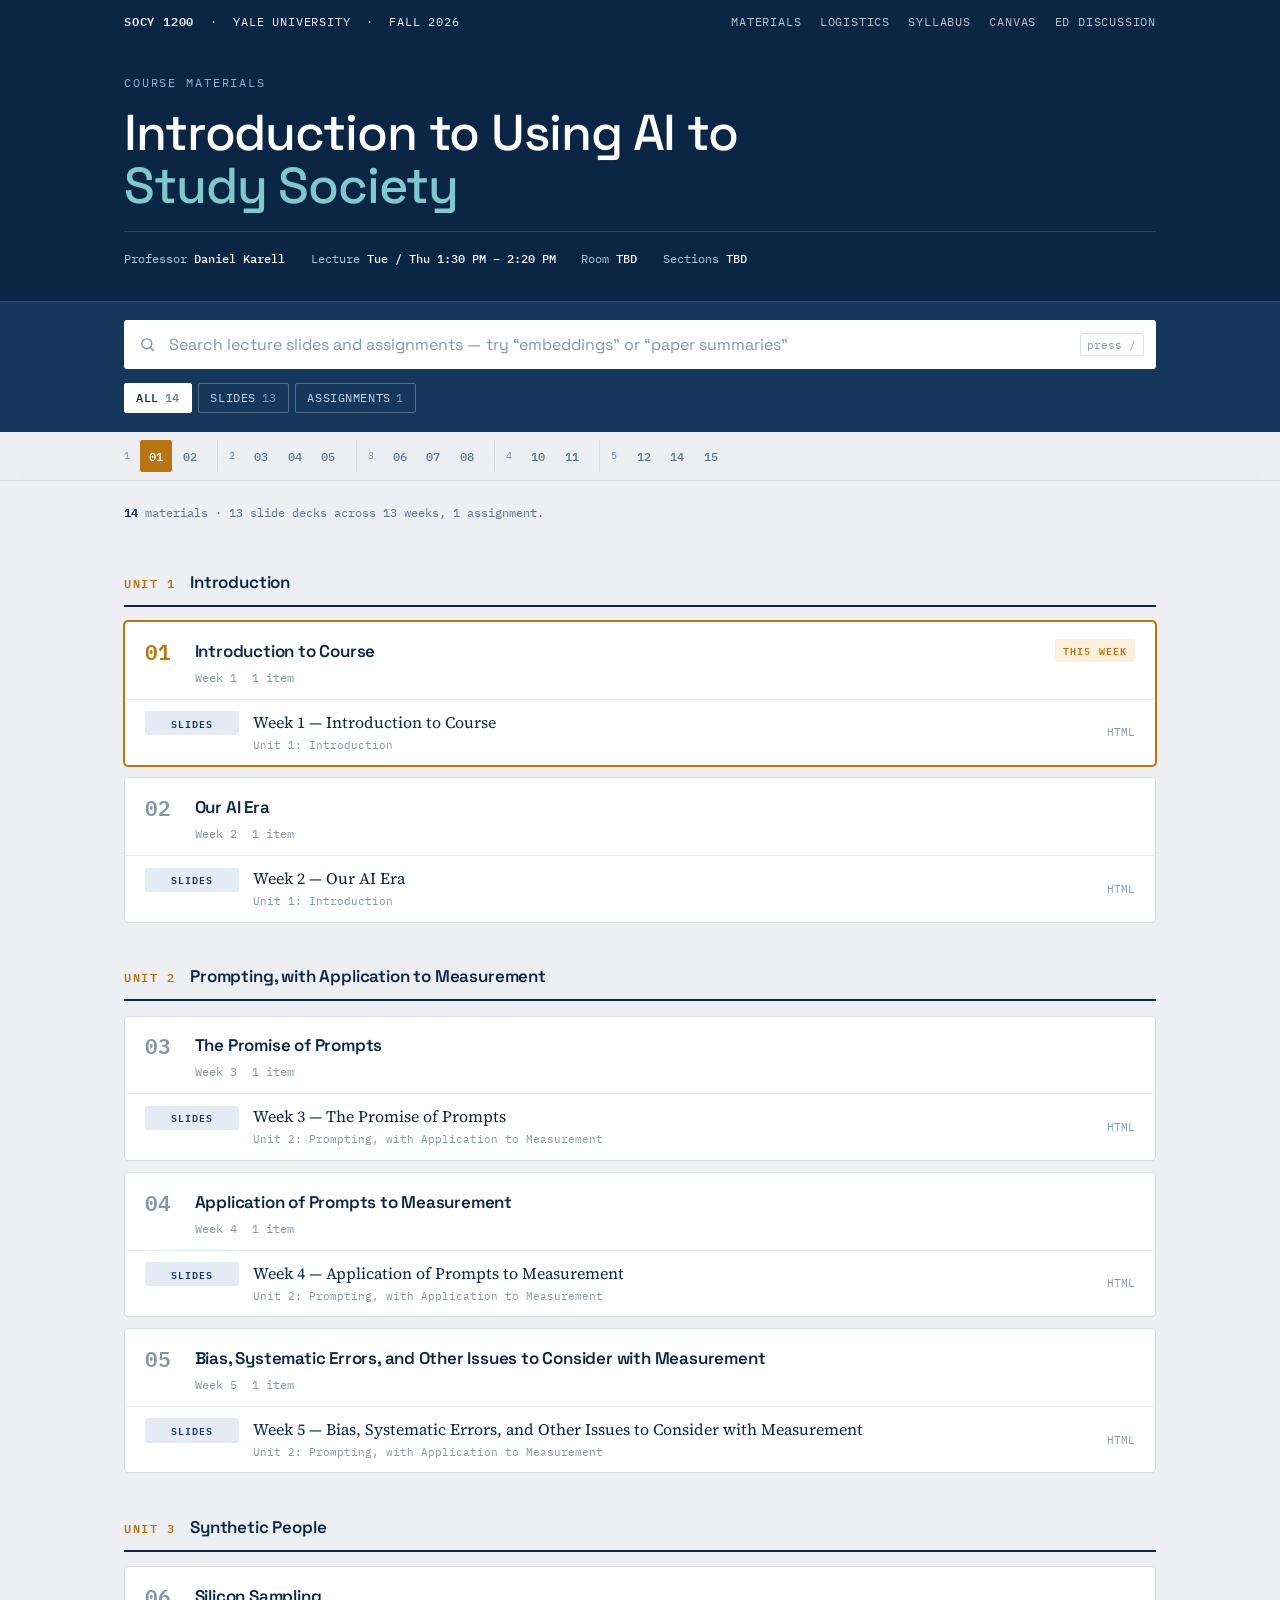
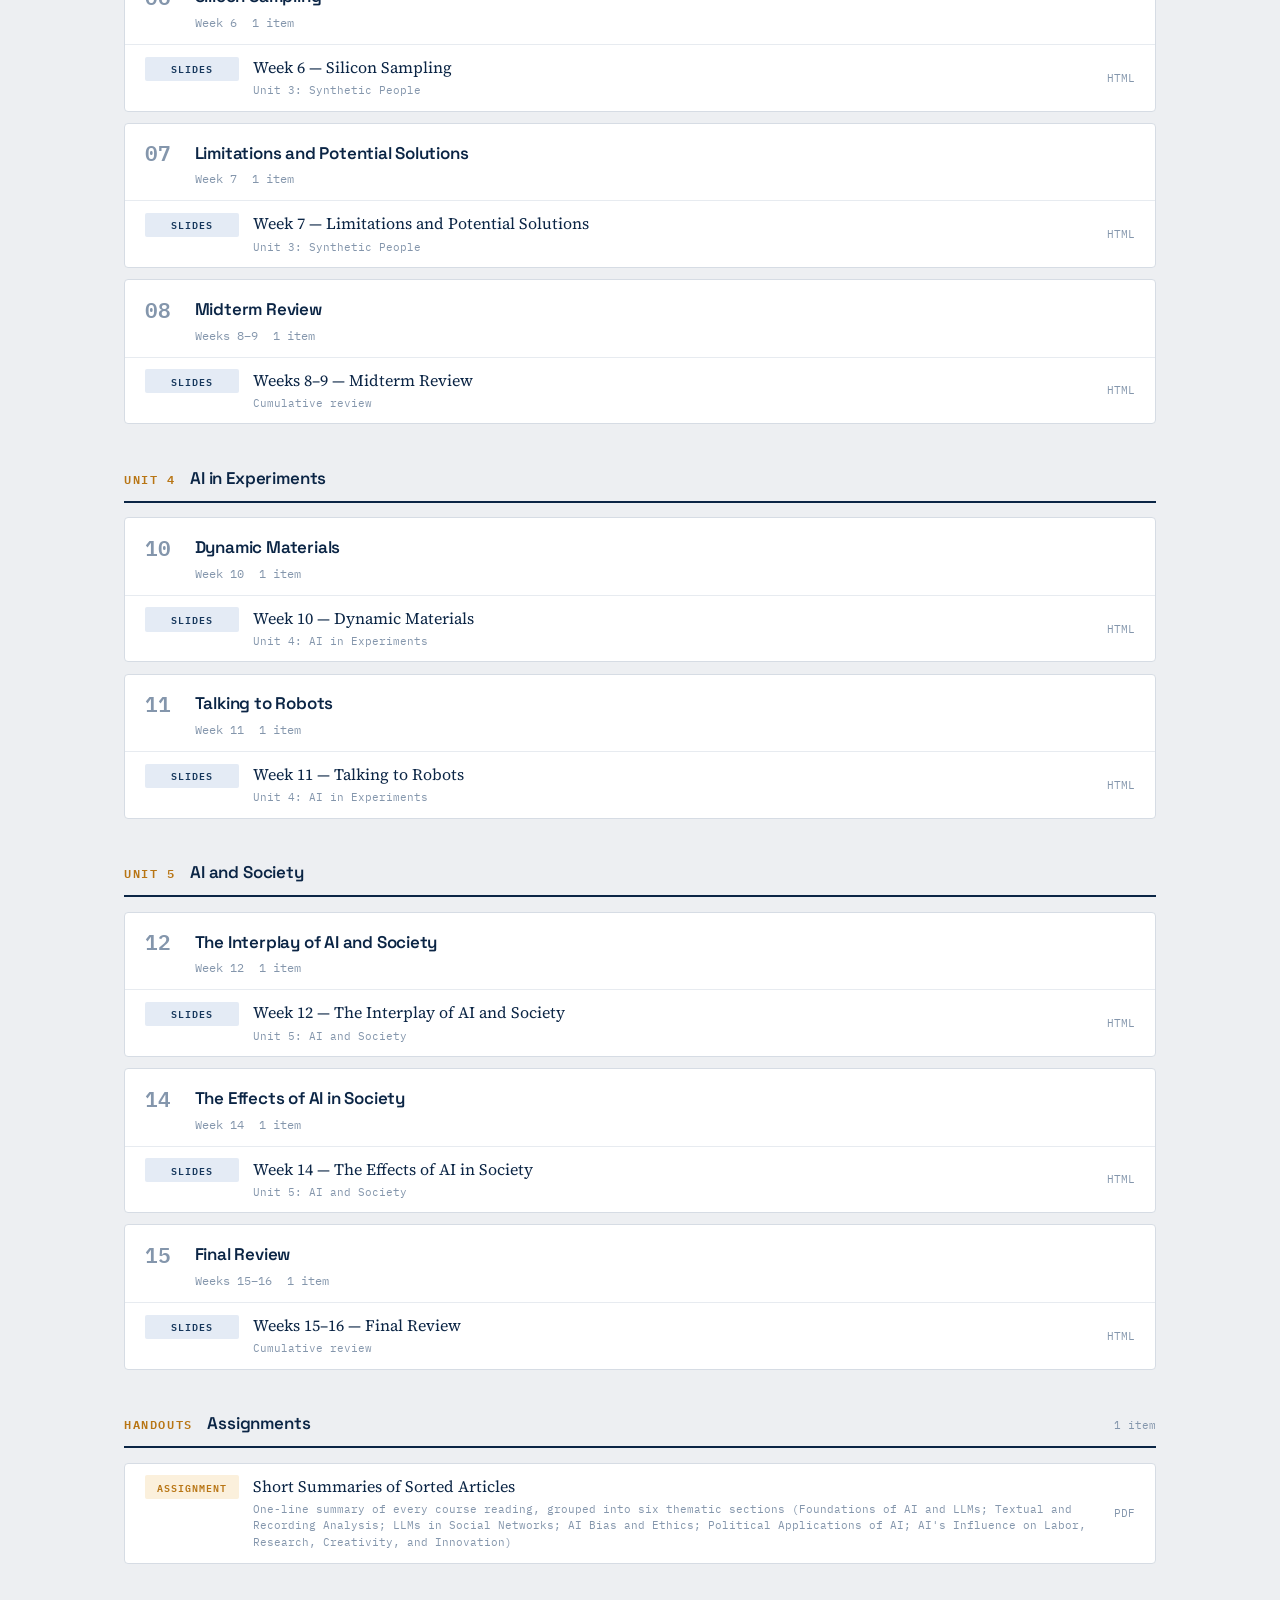
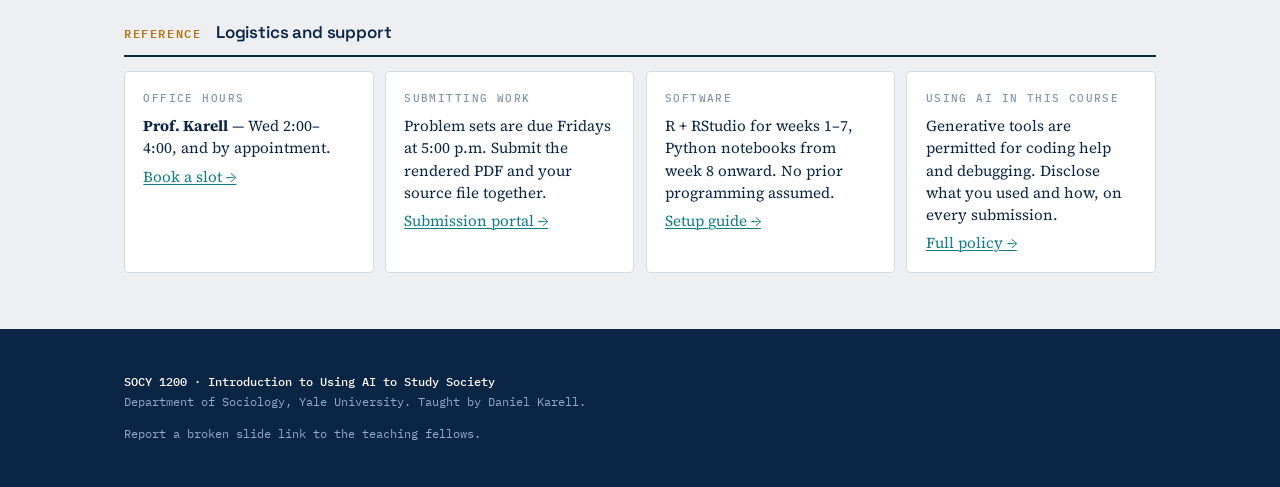
==== commit 2c0a2270: "new assignments" ====
--- a/index.html
+++ b/index.html
@@ -4,7 +4,7 @@
 <meta charset="utf-8">
 <meta name="viewport" content="width=device-width, initial-scale=1">
 <title>SOCY 1200 · Materials · Introduction to Using AI to Study Society</title>
-<meta name="description" content="Lecture slides for SOCY 1200: Introduction to Using AI to Study Society. Yale University, taught by Daniel Karell.">
+<meta name="description" content="Lecture slides and assignments for SOCY 1200: Introduction to Using AI to Study Society. Yale University, taught by Daniel Karell.">
 <link rel="icon" href="data:image/svg+xml,%3Csvg xmlns='http://www.w3.org/2000/svg' viewBox='0 0 32 32'%3E%3Crect width='32' height='32' rx='4' fill='%230B2545'/%3E%3Ctext x='16' y='23' font-family='monospace' font-size='16' font-weight='700' fill='%23ffffff' text-anchor='middle'%3E12%3C/text%3E%3C/svg%3E">
 <link rel="preconnect" href="https://fonts.googleapis.com">
 <link rel="preconnect" href="https://fonts.gstatic.com" crossorigin>
@@ -382,7 +382,7 @@
     <h1>Introduction to Using AI to <em>Study Society</em></h1>
     <div class="meta-row">
       <span>Professor <b>Daniel Karell</b></span>
-      <span>Lecture <b>Tue / Thu 1:30 PM –2:20 PM</b></span>
+      <span>Lecture <b>Tue / Thu 1:30 PM – 2:20 PM</b></span>
       <span>Room <b>TBD</b></span>
       <span>Sections <b>TBD</b></span>
     </div>
@@ -395,7 +395,7 @@
       <svg viewBox="0 0 24 24" aria-hidden="true"><circle cx="11" cy="11" r="7"/><path d="M16.5 16.5L21 21"/></svg>
       <label for="search" class="skip">Search course materials</label>
       <input id="search" type="search" autocomplete="off" spellcheck="false"
-             placeholder="Search lecture slides — try “embeddings” or “silicon sampling”">
+             placeholder="Search lecture slides and assignments — try “embeddings” or “paper summaries”">
       <span class="kbd-hint">press /</span>
     </div>
     <div class="chips" id="chips" role="group" aria-label="Filter by material type"></div>
@@ -532,13 +532,20 @@
   },
 ];
 
+/* Assignments — course handouts and problem sets, not tied to a specific week
+   unless you add one below. */
+const ASSIGNMENTS = [
+  { label:"Short Summaries of Sorted Articles", sub:"One-line summary of every course reading, grouped into six thematic sections (Foundations of AI and LLMs; Textual and Recording Analysis; LLMs in Social Networks; AI Bias and Ethics; Political Applications of AI; AI's Influence on Labor, Research, Creativity, and Innovation)", ext:"PDF", url:"assignments/paper_summaries.pdf" },
+];
+
 
 /* ============================================================
    Rendering + filtering
    ============================================================ */
 const TYPES = [
-  {key:"all",    label:"All"},
-  {key:"slides", label:"Slides"},
+  {key:"all",        label:"All"},
+  {key:"slides",     label:"Slides"},
+  {key:"assignment", label:"Assignments"},
 ];
 
 const $ = (s) => document.querySelector(s);
@@ -547,7 +554,8 @@
 const emptyEl = $("#empty"), resetEl = $("#reset");
 
 const ALL_WEEKS = UNITS.flatMap(u => u.weeks.map(w => ({...w, unit:u})));
-const TOTAL = ALL_WEEKS.reduce((n,w) => n + w.materials.length, 0);
+const SLIDE_TOTAL = ALL_WEEKS.reduce((n,w) => n + w.materials.length, 0);
+const TOTAL = SLIDE_TOTAL + ASSIGNMENTS.length;
 
 let activeType = "all";
 
@@ -563,7 +571,9 @@
 /* --- type filter chips --- */
 function buildChips(){
   chipsEl.innerHTML = TYPES.map(t => {
-    const n = TOTAL;
+    let n = TOTAL;
+    if(t.key === "slides") n = SLIDE_TOTAL;
+    if(t.key === "assignment") n = ASSIGNMENTS.length;
     return `<button class="chip" type="button" data-type="${t.key}"
              aria-pressed="${t.key === activeType}">${t.label}<span class="ct">${n}</span></button>`;
   }).join("");
@@ -586,51 +596,83 @@
   let shown = 0;
   const visibleWeeks = new Set();
   let html = "";
-
-  for(const unit of UNITS){
-    let unitHtml = "";
-    for(const w of unit.weeks){
-      const mats = w.materials.filter(m => {
-        if(!q) return true;
-        return (m.label + " " + (m.sub || "") + " " + w.title + " " + unit.name).toLowerCase().includes(q);
-      });
-      if(!mats.length) continue;
-      shown += mats.length;
-      visibleWeeks.add(w.n);
-      const now = w.n === CURRENT_WEEK;
-      unitHtml += `
-        <article class="week ${now ? "is-now" : ""}" id="week-${w.n}">
-          <div class="week-head">
-            <div class="wk-num">${String(w.n).padStart(2,"0")}</div>
-            <div class="wk-copy">
-              <h3>${highlight(w.title, q)}</h3>
-              <div class="wk-dates"><span>${esc(w.dates)}</span><span>${mats.length} item${mats.length===1?"":"s"}</span></div>
+  const showSlides = activeType === "all" || activeType === "slides";
+  const showAssignments = activeType === "all" || activeType === "assignment";
+
+  if(showSlides){
+    for(const unit of UNITS){
+      let unitHtml = "";
+      for(const w of unit.weeks){
+        const mats = w.materials.filter(m => {
+          if(!q) return true;
+          return (m.label + " " + (m.sub || "") + " " + w.title + " " + unit.name).toLowerCase().includes(q);
+        });
+        if(!mats.length) continue;
+        shown += mats.length;
+        visibleWeeks.add(w.n);
+        const now = w.n === CURRENT_WEEK;
+        unitHtml += `
+          <article class="week ${now ? "is-now" : ""}" id="week-${w.n}">
+            <div class="week-head">
+              <div class="wk-num">${String(w.n).padStart(2,"0")}</div>
+              <div class="wk-copy">
+                <h3>${highlight(w.title, q)}</h3>
+                <div class="wk-dates"><span>${esc(w.dates)}</span><span>${mats.length} item${mats.length===1?"":"s"}</span></div>
+              </div>
+              ${now ? '<span class="now-flag">This week</span>' : ""}
             </div>
-            ${now ? '<span class="now-flag">This week</span>' : ""}
-          </div>
+            <ul class="mats">
+              ${mats.map(m => `
+                <li class="mat">
+                  <a href="${m.url}"${m.url === "#" ? "" : ' target="_blank" rel="noopener"'}>
+                    <span class="type type-${m.type}">${esc(m.type)}</span>
+                    <span class="mat-body">
+                      <span class="mat-label">${highlight(m.label, q)}</span>
+                      ${m.sub ? `<span class="mat-sub">${highlight(m.sub, q)}</span>` : ""}
+                    </span>
+                    <span class="mat-ext">${esc(m.ext || "")}</span>
+                  </a>
+                </li>`).join("")}
+            </ul>
+          </article>`;
+      }
+      if(unitHtml){
+        html += `
+          <div class="unit-head">
+            <span class="u-tag">Unit ${unit.id}</span>
+            <h2>${highlight(unit.name, q)}</h2>
+            <span class="u-note">${esc(unit.note)}</span>
+          </div>${unitHtml}`;
+      }
+    }
+  }
+
+  if(showAssignments){
+    const aMats = ASSIGNMENTS.filter(a => !q || (a.label + " " + (a.sub || "")).toLowerCase().includes(q));
+    if(aMats.length){
+      shown += aMats.length;
+      html += `
+        <div class="unit-head">
+          <span class="u-tag">Handouts</span>
+          <h2>Assignments</h2>
+          <span class="u-note">${aMats.length} item${aMats.length===1?"":"s"}</span>
+        </div>
+        <article class="week">
           <ul class="mats">
-            ${mats.map(m => `
+            ${aMats.map(a => `
               <li class="mat">
-                <a href="${m.url}"${m.url === "#" ? "" : ' target="_blank" rel="noopener"'}>
-                  <span class="type type-${m.type}">${esc(m.type)}</span>
+                <a href="${a.url}" target="_blank" rel="noopener">
+                  <span class="type type-assignment">assignment</span>
                   <span class="mat-body">
-                    <span class="mat-label">${highlight(m.label, q)}</span>
-                    ${m.sub ? `<span class="mat-sub">${highlight(m.sub, q)}</span>` : ""}
+                    <span class="mat-label">${highlight(a.label, q)}</span>
+                    ${a.sub ? `<span class="mat-sub">${highlight(a.sub, q)}</span>` : ""}
                   </span>
-                  <span class="mat-ext">${esc(m.ext || "")}</span>
+                  <span class="mat-ext">${esc(a.ext || "")}</span>
                 </a>
               </li>`).join("")}
           </ul>
         </article>`;
     }
-    if(unitHtml){
-      html += `
-        <div class="unit-head">
-          <span class="u-tag">Unit ${unit.id}</span>
-          <h2>${highlight(unit.name, q)}</h2>
-          <span class="u-note">${esc(unit.note)}</span>
-        </div>${unitHtml}`;
-    }
   }
 
   list.innerHTML = html;
@@ -640,7 +682,7 @@
   resetEl.hidden = !filtering;
   statusEl.innerHTML = filtering
     ? `Showing <b>${shown}</b> of ${TOTAL} materials.`
-    : `<b>${TOTAL}</b> slide decks across ${ALL_WEEKS.length} weeks.`;
+    : `<b>${TOTAL}</b> materials · ${SLIDE_TOTAL} slide decks across ${ALL_WEEKS.length} weeks, ${ASSIGNMENTS.length} assignment${ASSIGNMENTS.length===1?"":"s"}.`;
 
   document.querySelectorAll(".rail-chip").forEach(c => {
     c.classList.toggle("is-empty", !visibleWeeks.has(Number(c.dataset.week)));
@@ -684,4 +726,4 @@
 render();
 </script>
 </body>
-</html>
+</html>
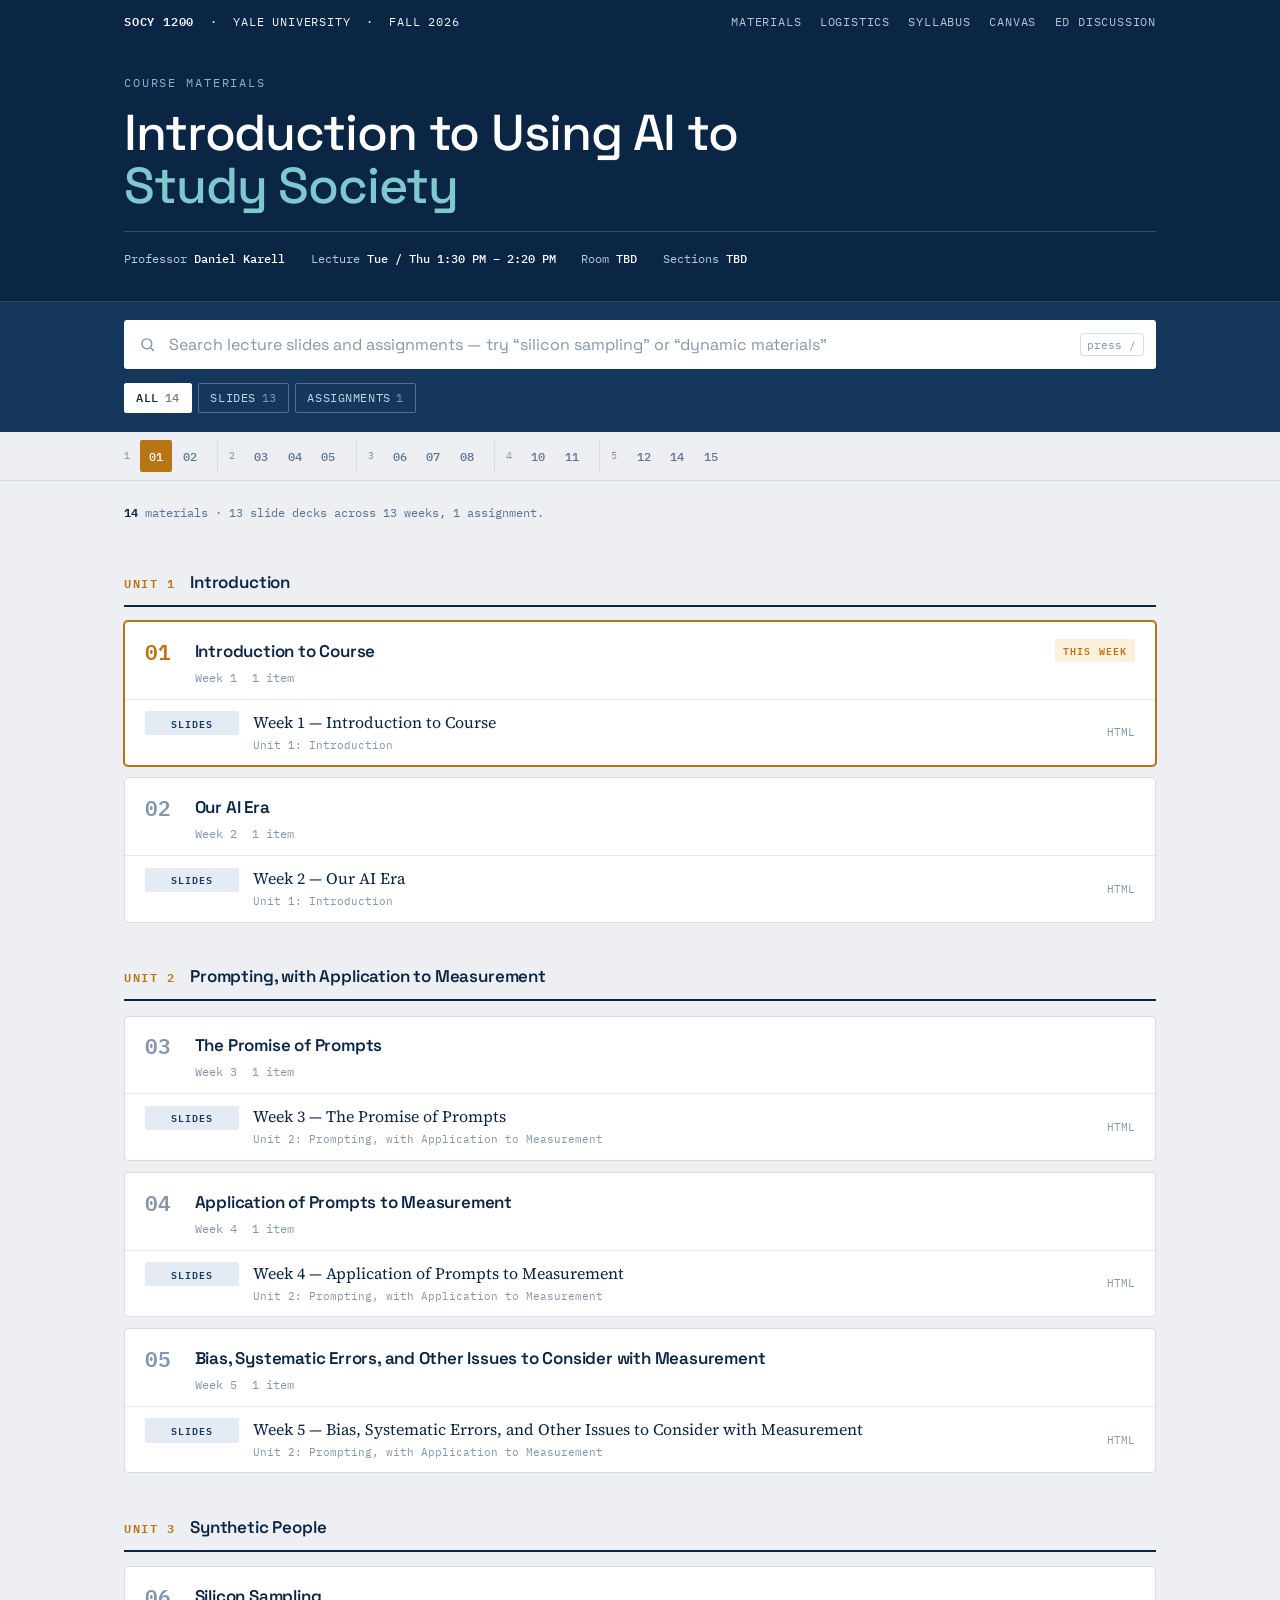
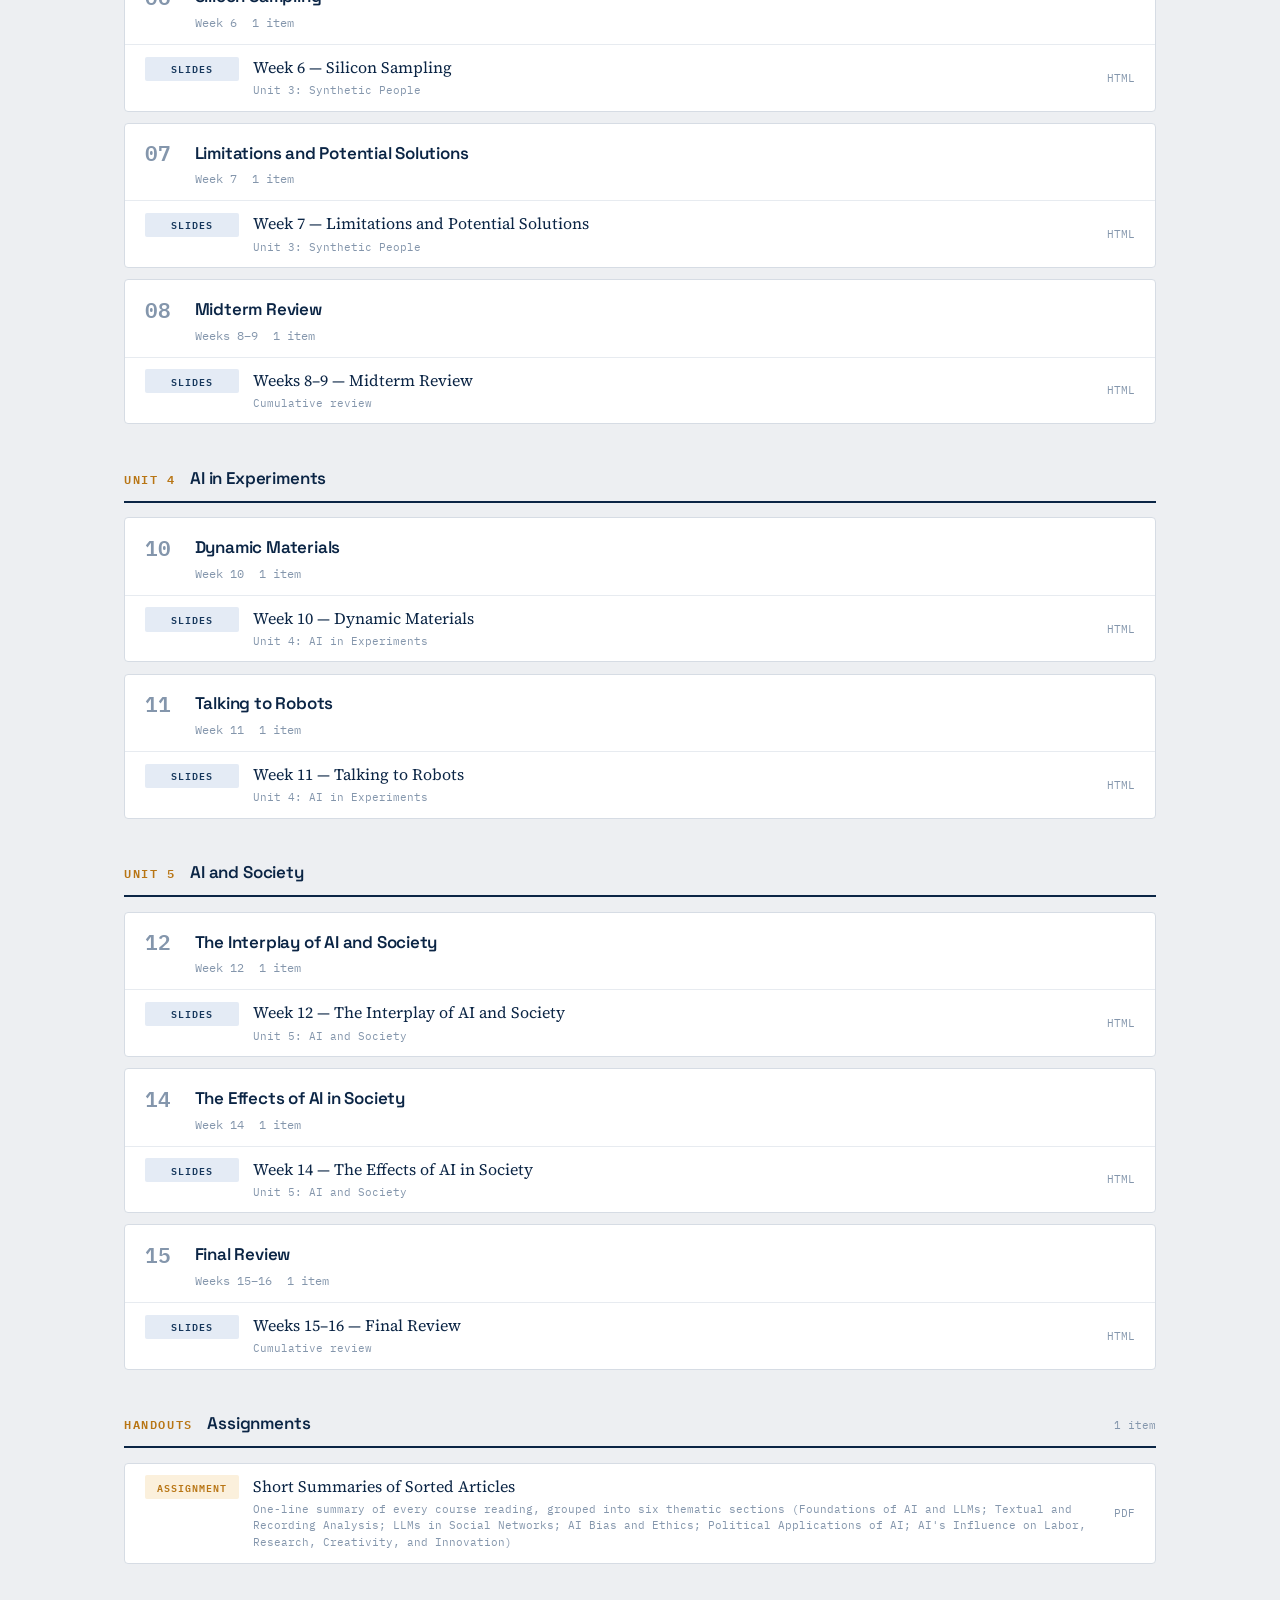
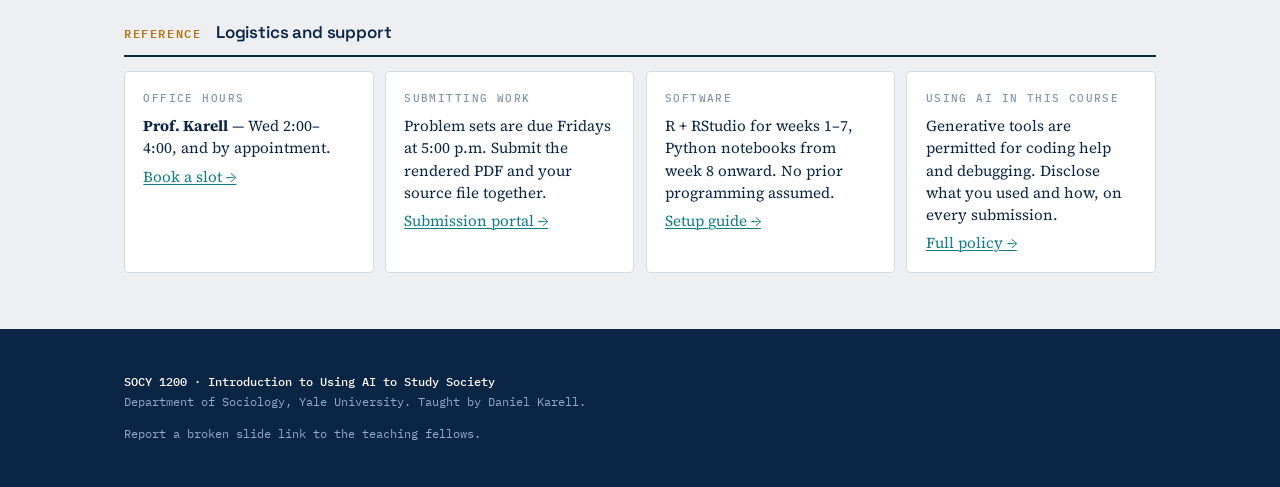
==== commit 65394bdc: "search bar" ====
--- a/index.html
+++ b/index.html
@@ -395,7 +395,7 @@
       <svg viewBox="0 0 24 24" aria-hidden="true"><circle cx="11" cy="11" r="7"/><path d="M16.5 16.5L21 21"/></svg>
       <label for="search" class="skip">Search course materials</label>
       <input id="search" type="search" autocomplete="off" spellcheck="false"
-             placeholder="Search lecture slides and assignments — try “embeddings” or “paper summaries”">
+             placeholder="Search lecture slides and assignments — try “silicon sampling” or “dynamic materials”">
       <span class="kbd-hint">press /</span>
     </div>
     <div class="chips" id="chips" role="group" aria-label="Filter by material type"></div>
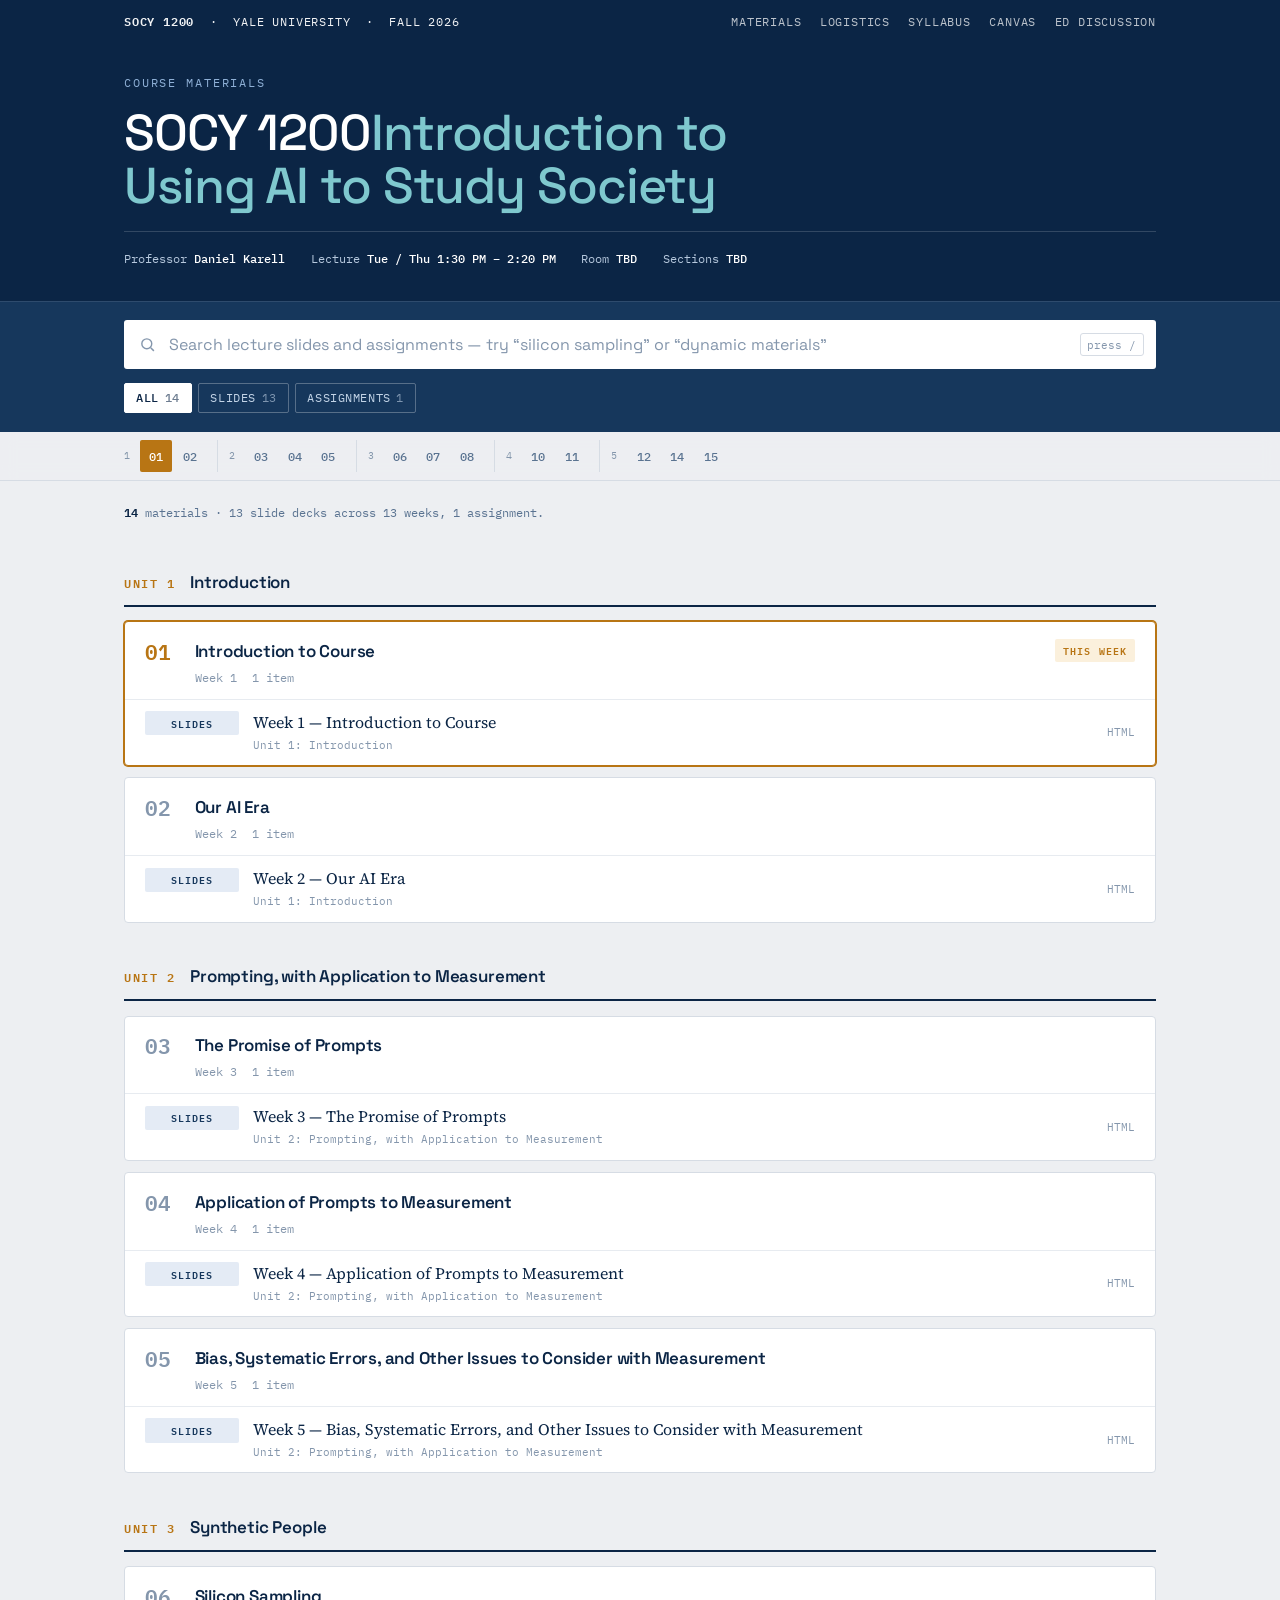
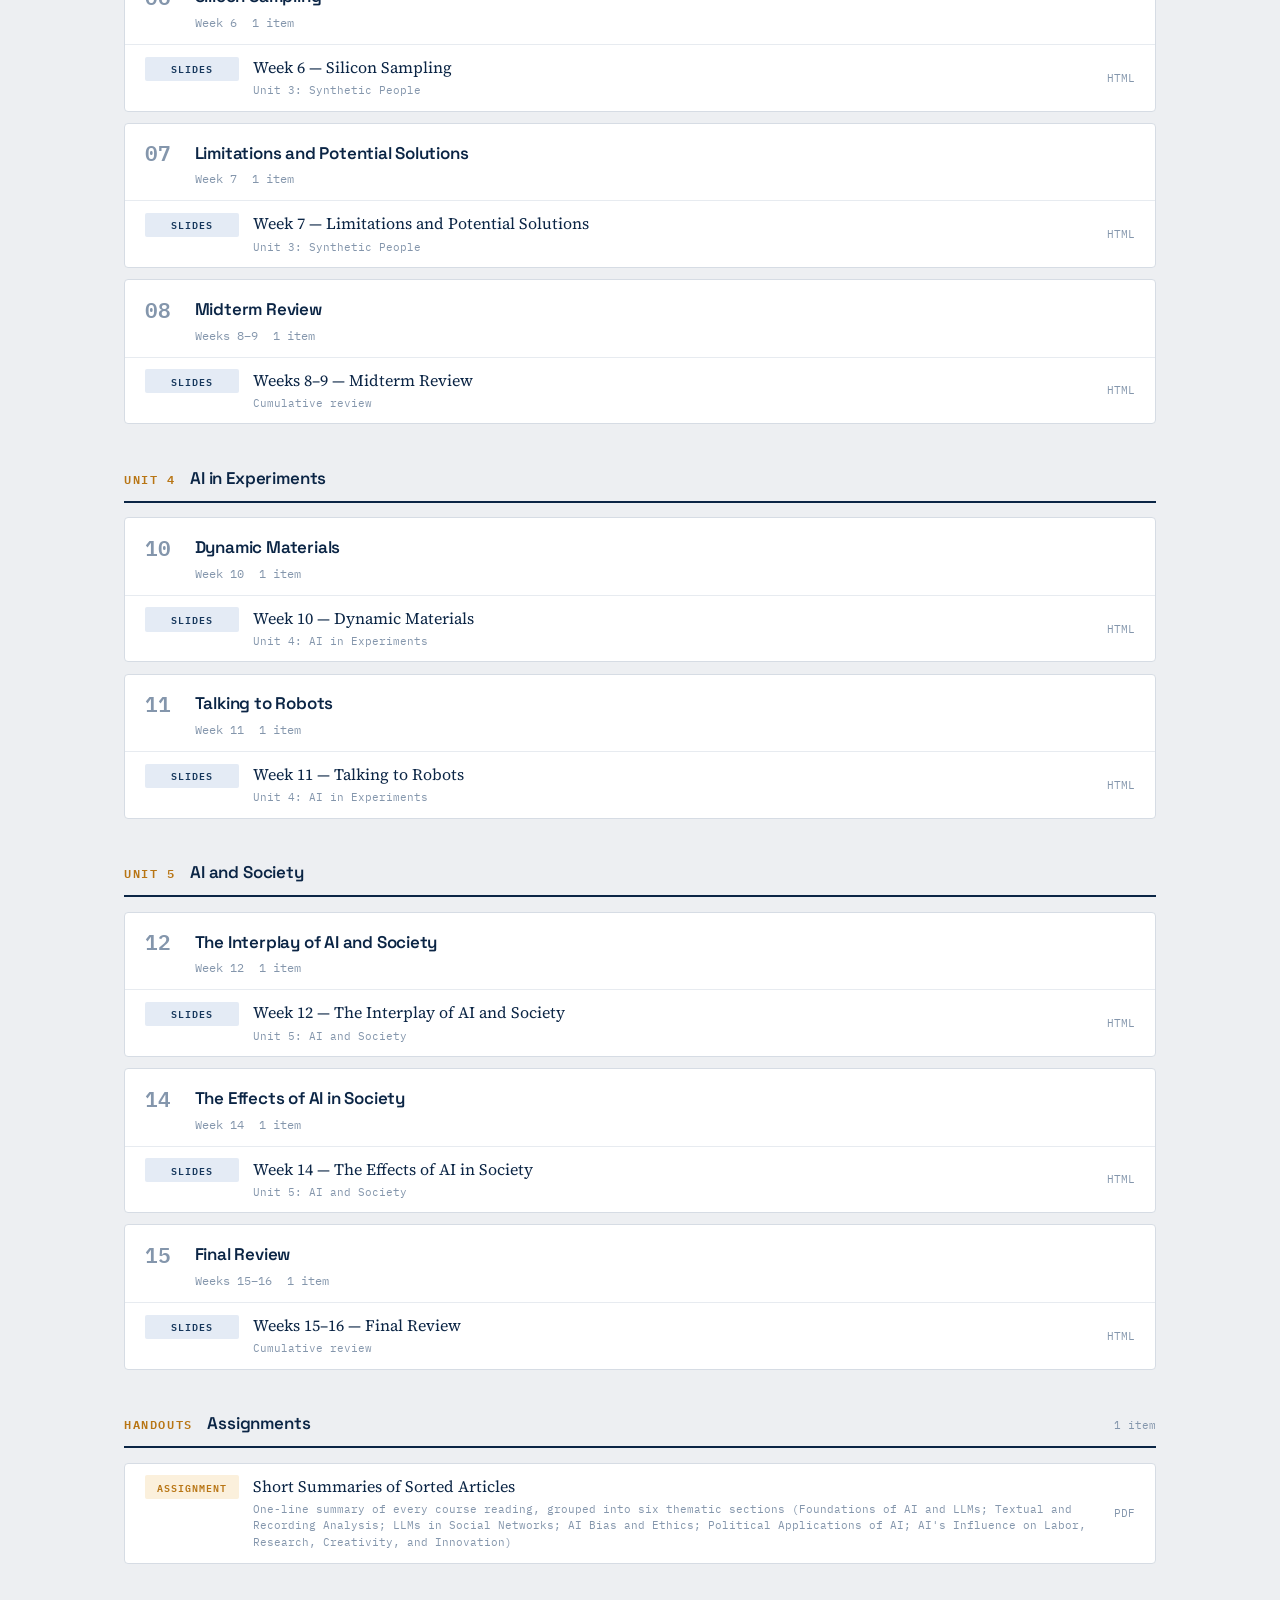
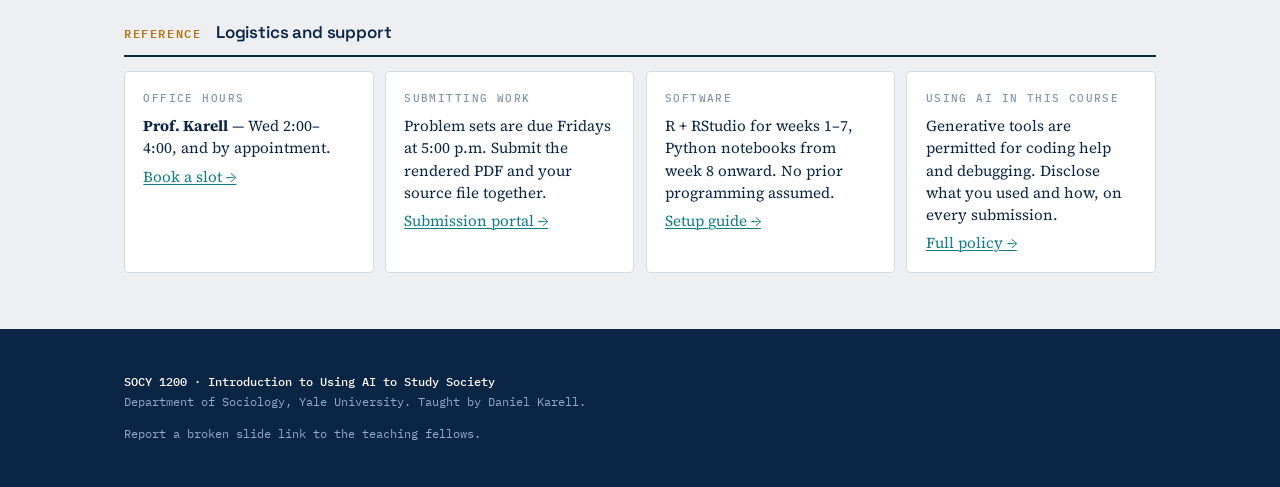
==== commit 1ba6bf08: "new main page" ====
--- a/index.html
+++ b/index.html
@@ -379,7 +379,7 @@
 <header class="masthead">
   <div class="wrap">
     <p class="eyebrow">Course materials</p>
-    <h1>Introduction to Using AI to <em>Study Society</em></h1>
+    <h1>SOCY 1200<em>Introduction to Using AI to Study Society</em></h1>
     <div class="meta-row">
       <span>Professor <b>Daniel Karell</b></span>
       <span>Lecture <b>Tue / Thu 1:30 PM – 2:20 PM</b></span>
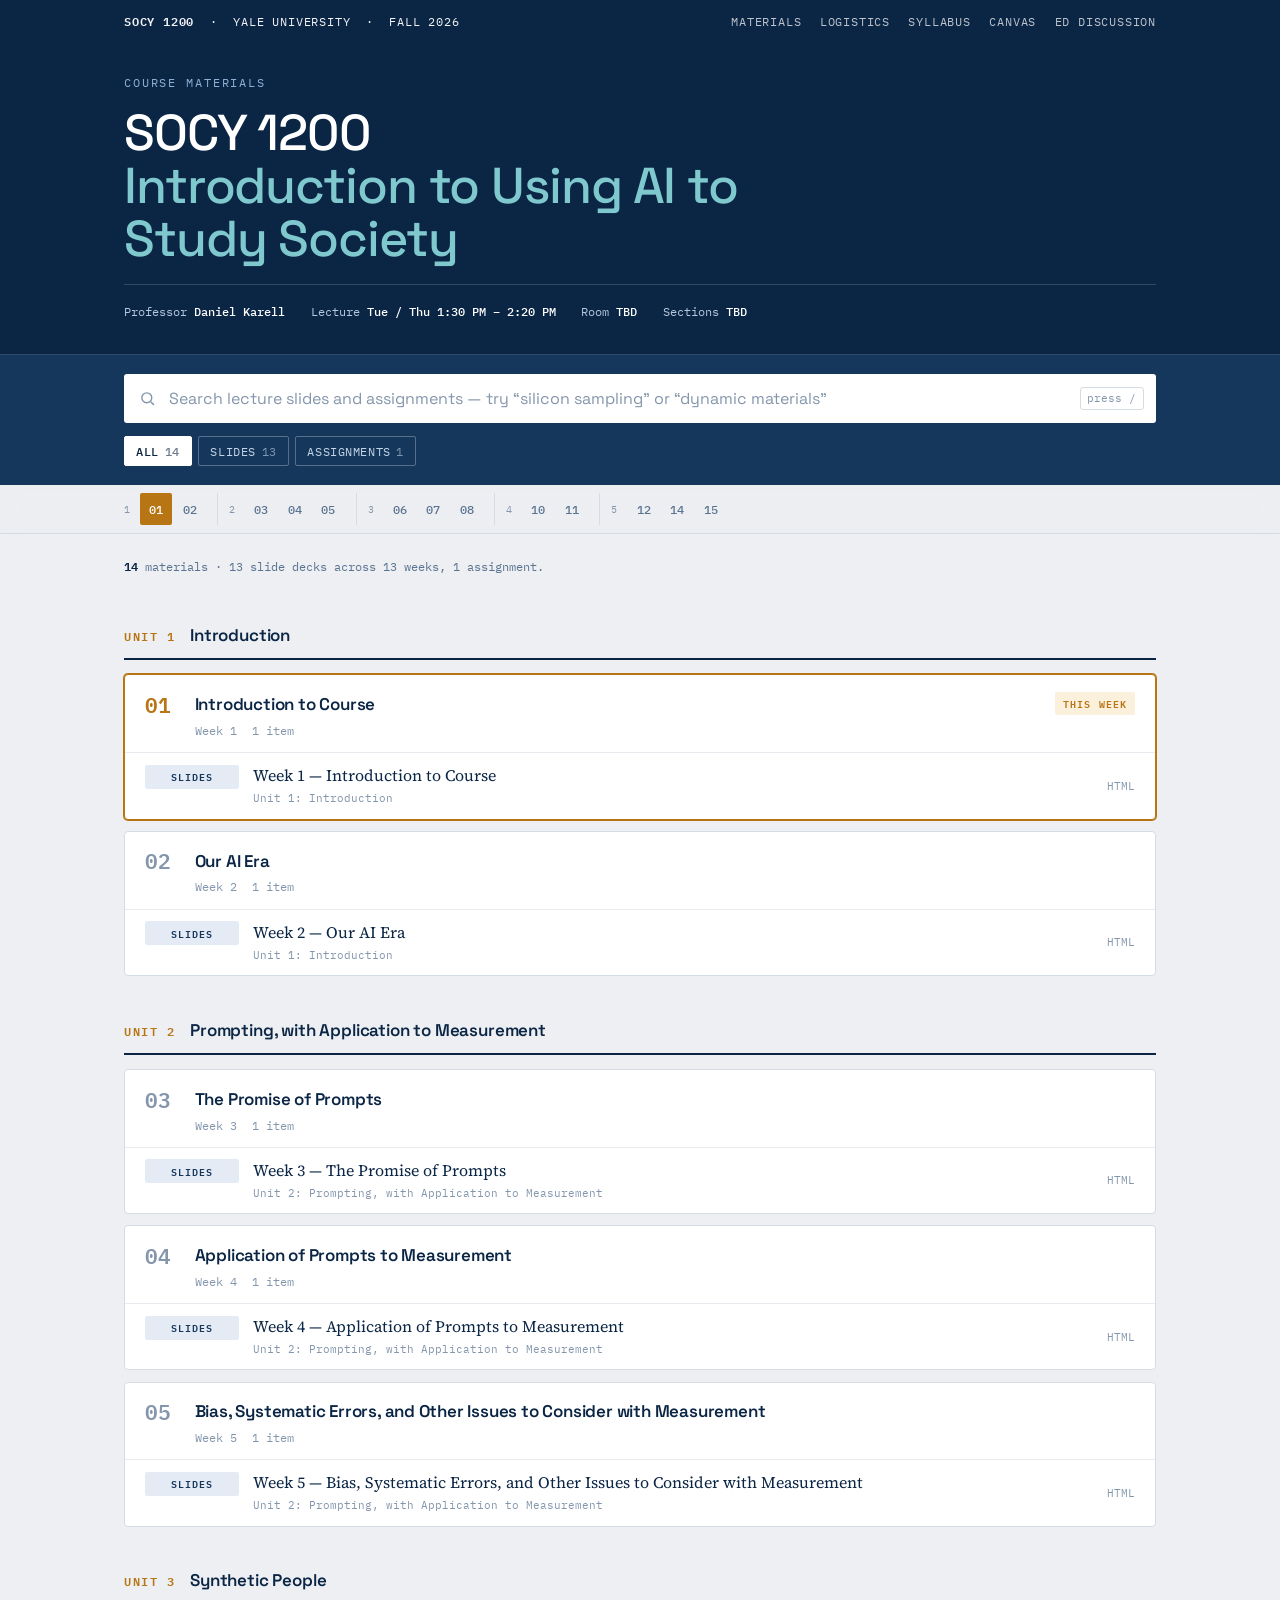
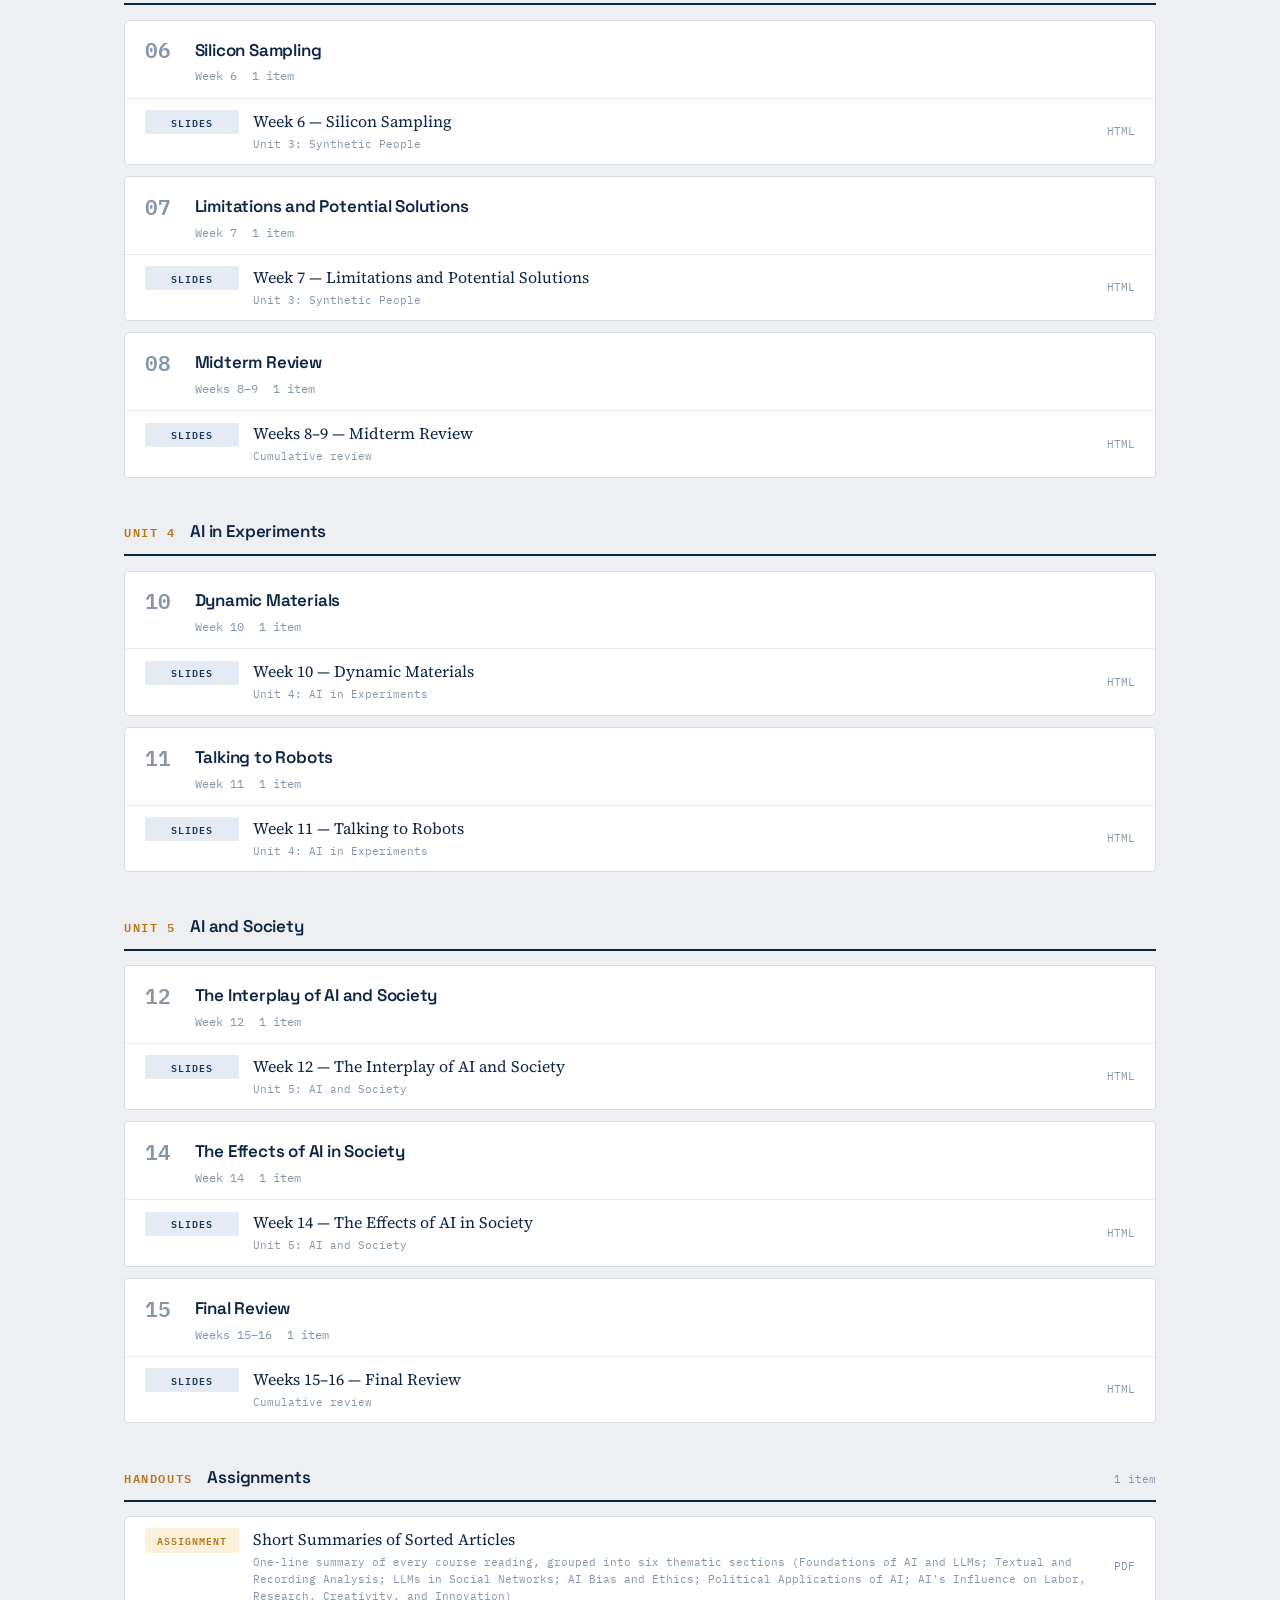
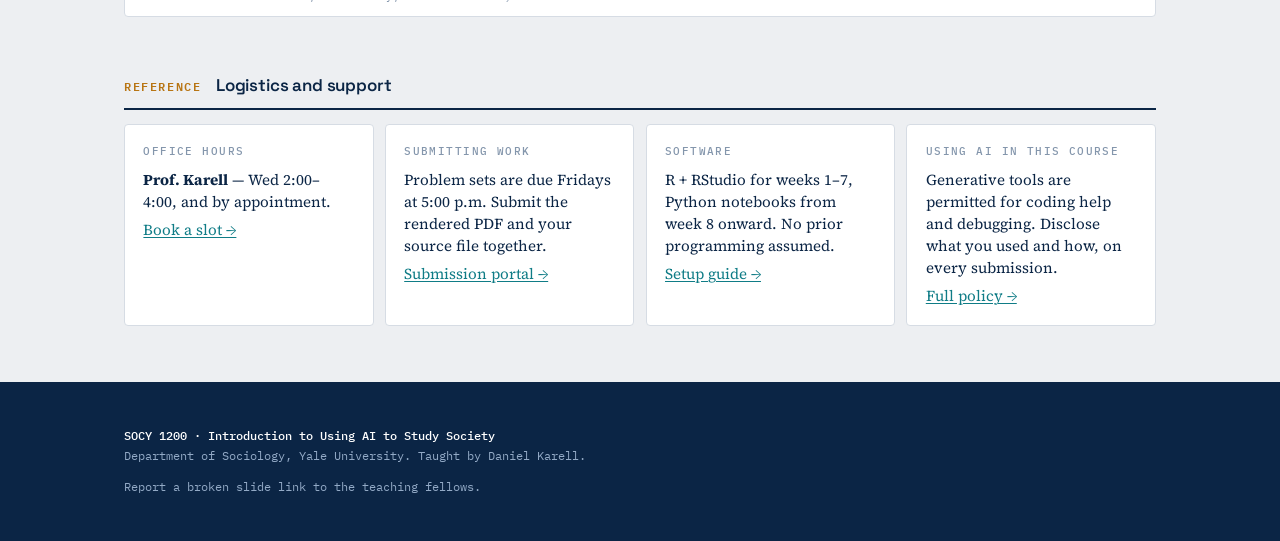
==== commit 6d1fe3f8: "new front page" ====
--- a/index.html
+++ b/index.html
@@ -379,7 +379,7 @@
 <header class="masthead">
   <div class="wrap">
     <p class="eyebrow">Course materials</p>
-    <h1>SOCY 1200<em>Introduction to Using AI to Study Society</em></h1>
+    <h1>SOCY 1200<br><em>Introduction to Using AI to Study Society</em></h1>
     <div class="meta-row">
       <span>Professor <b>Daniel Karell</b></span>
       <span>Lecture <b>Tue / Thu 1:30 PM – 2:20 PM</b></span>
